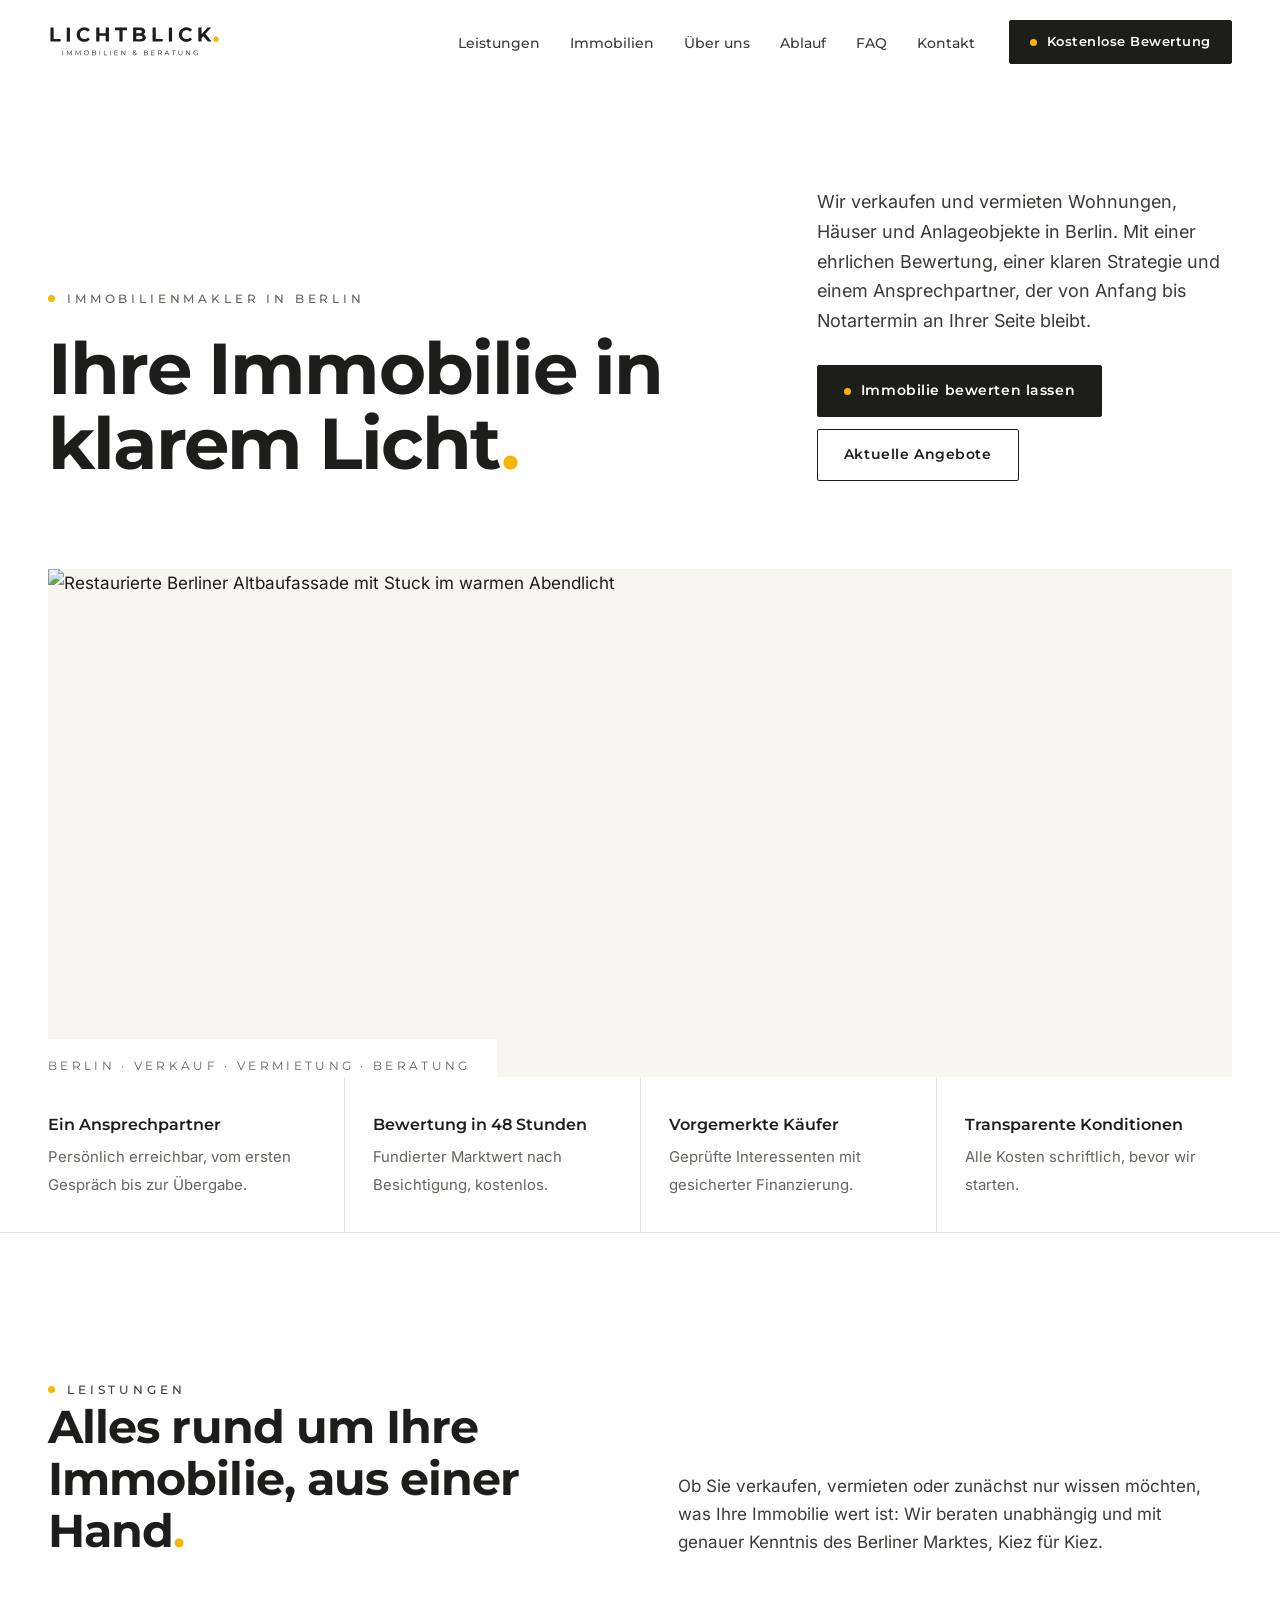
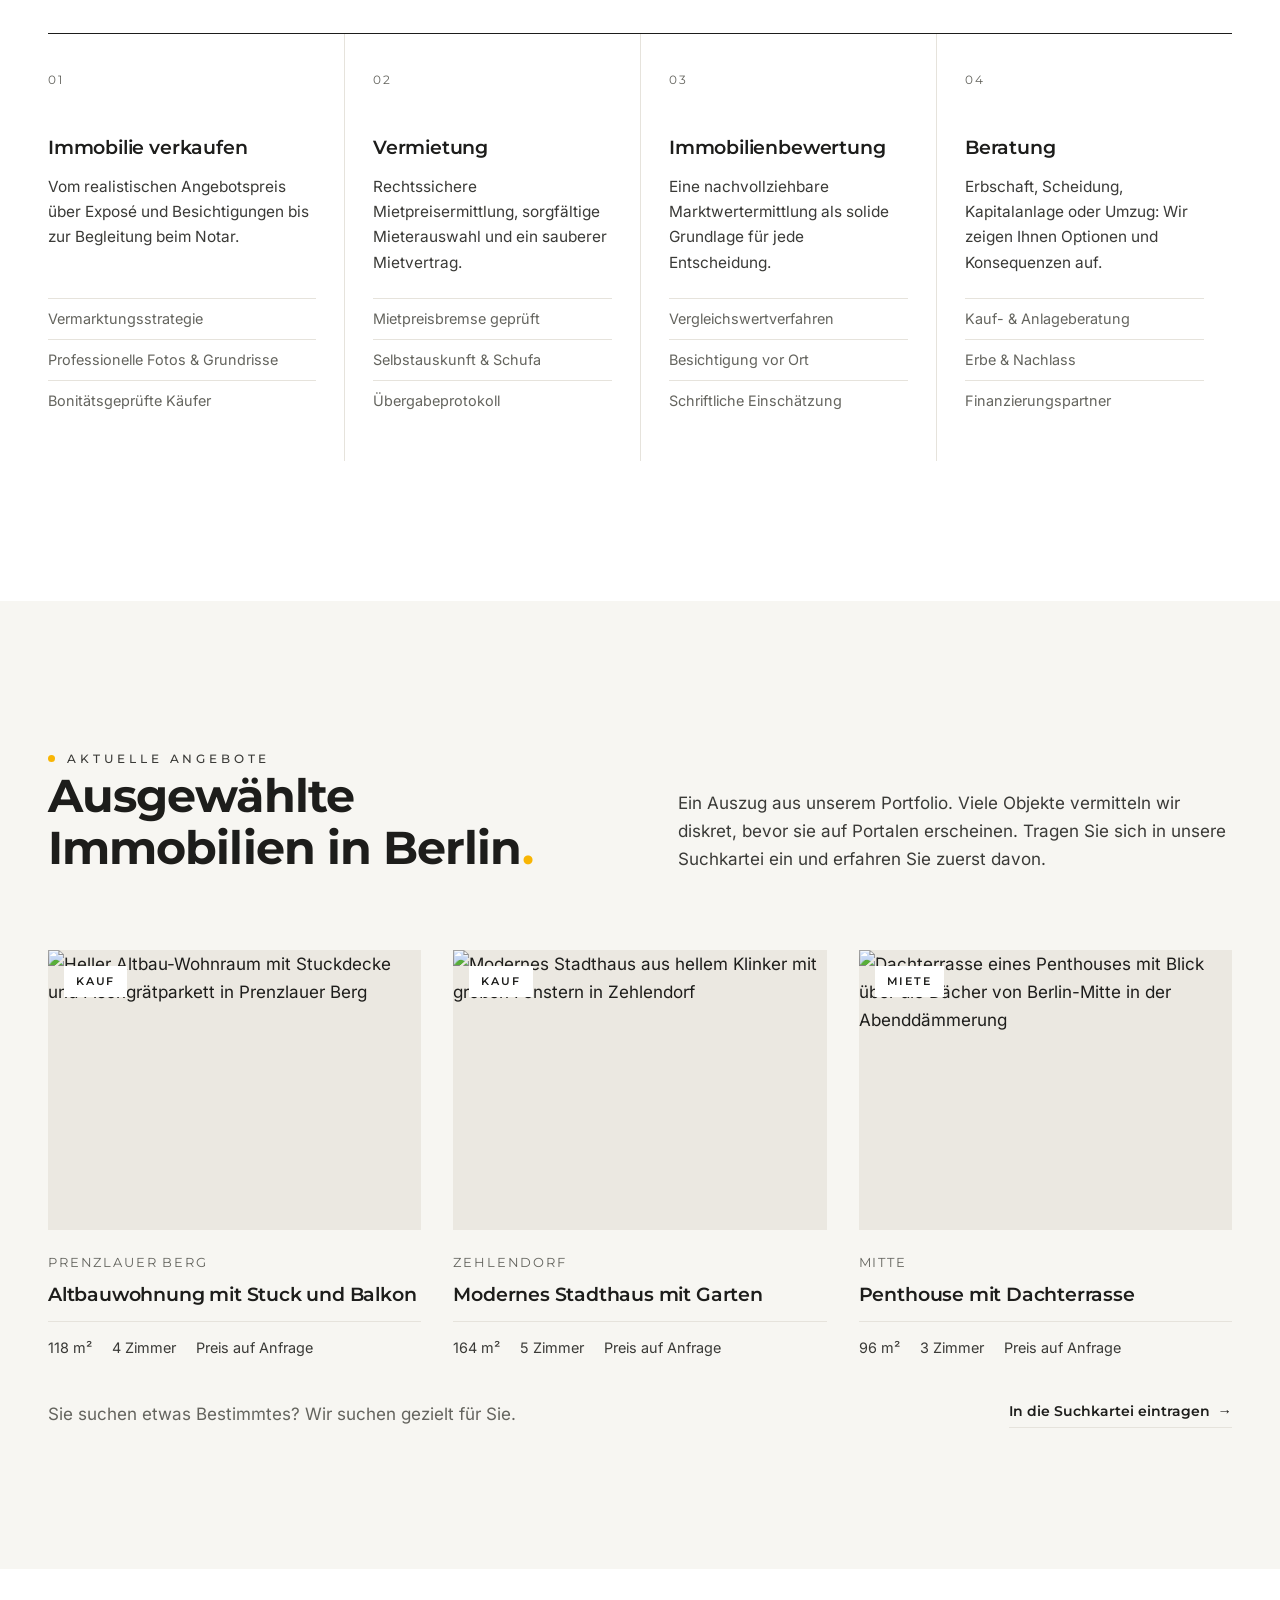
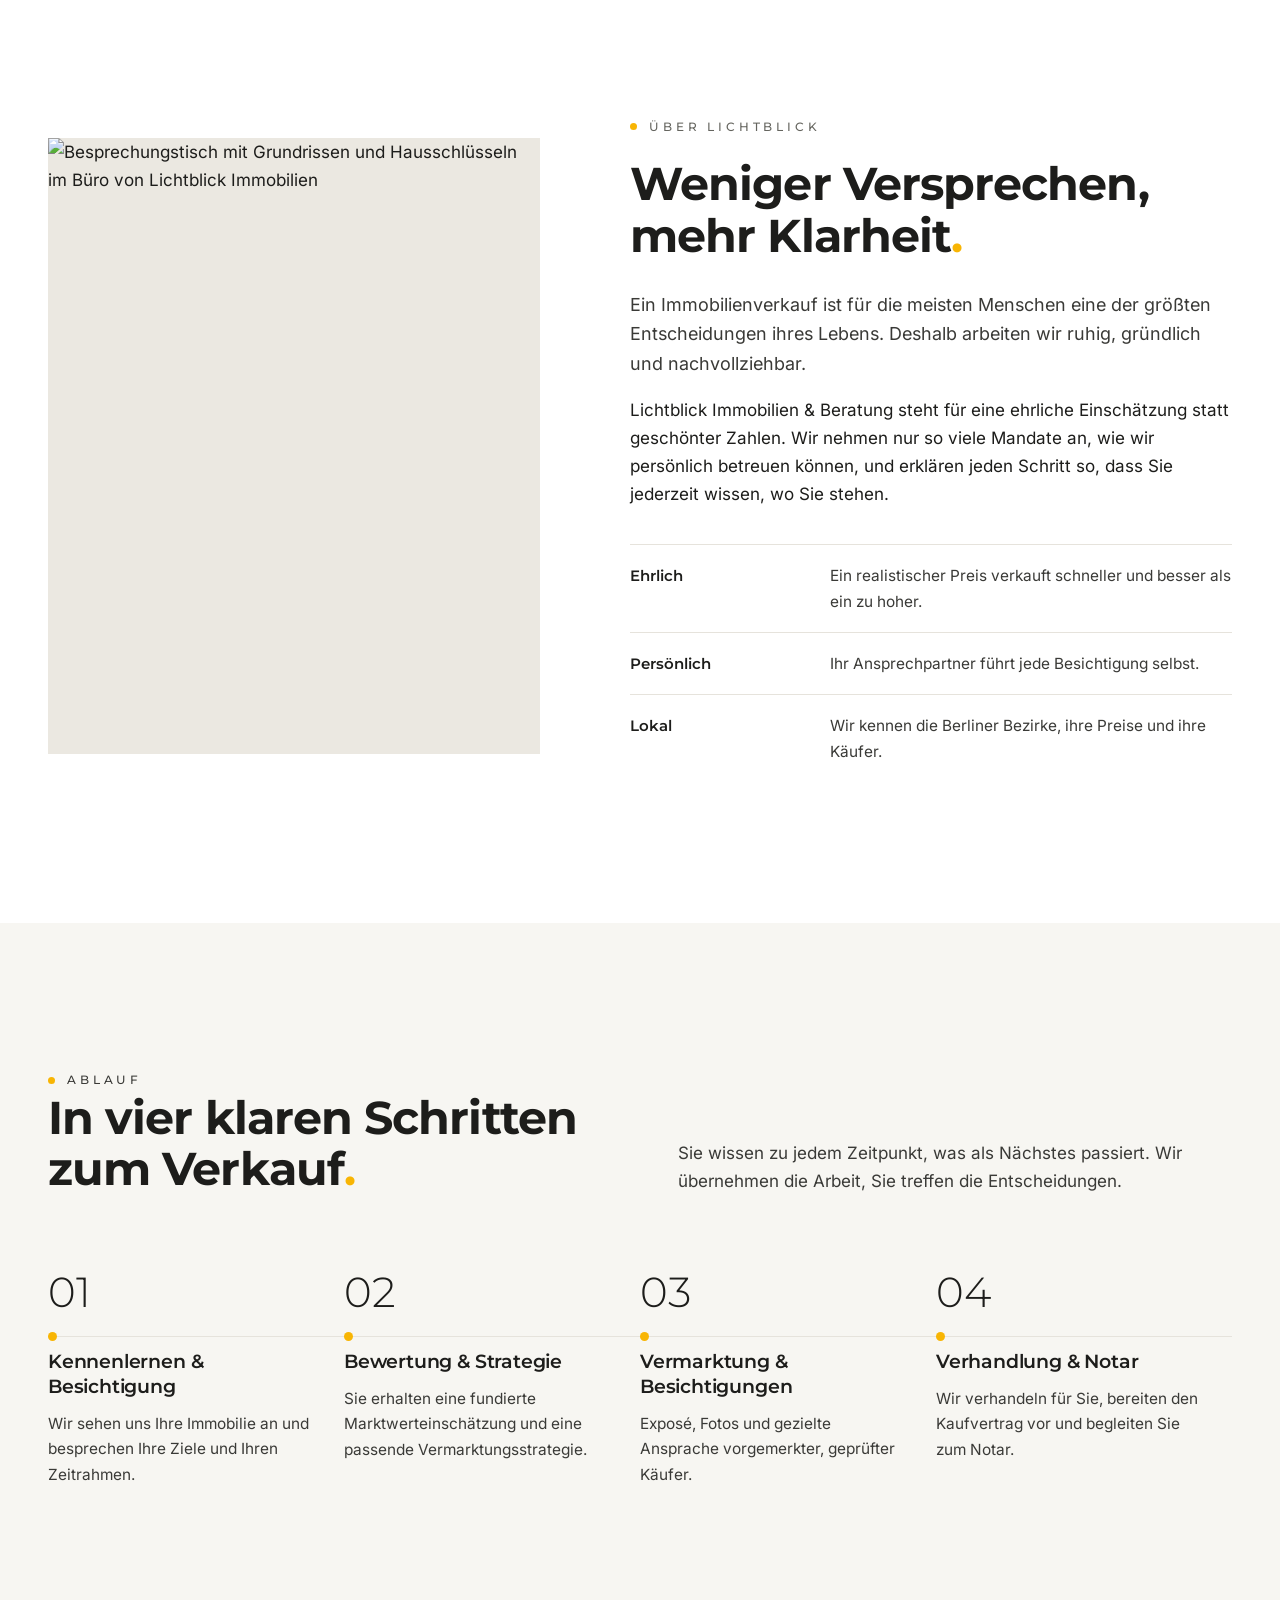
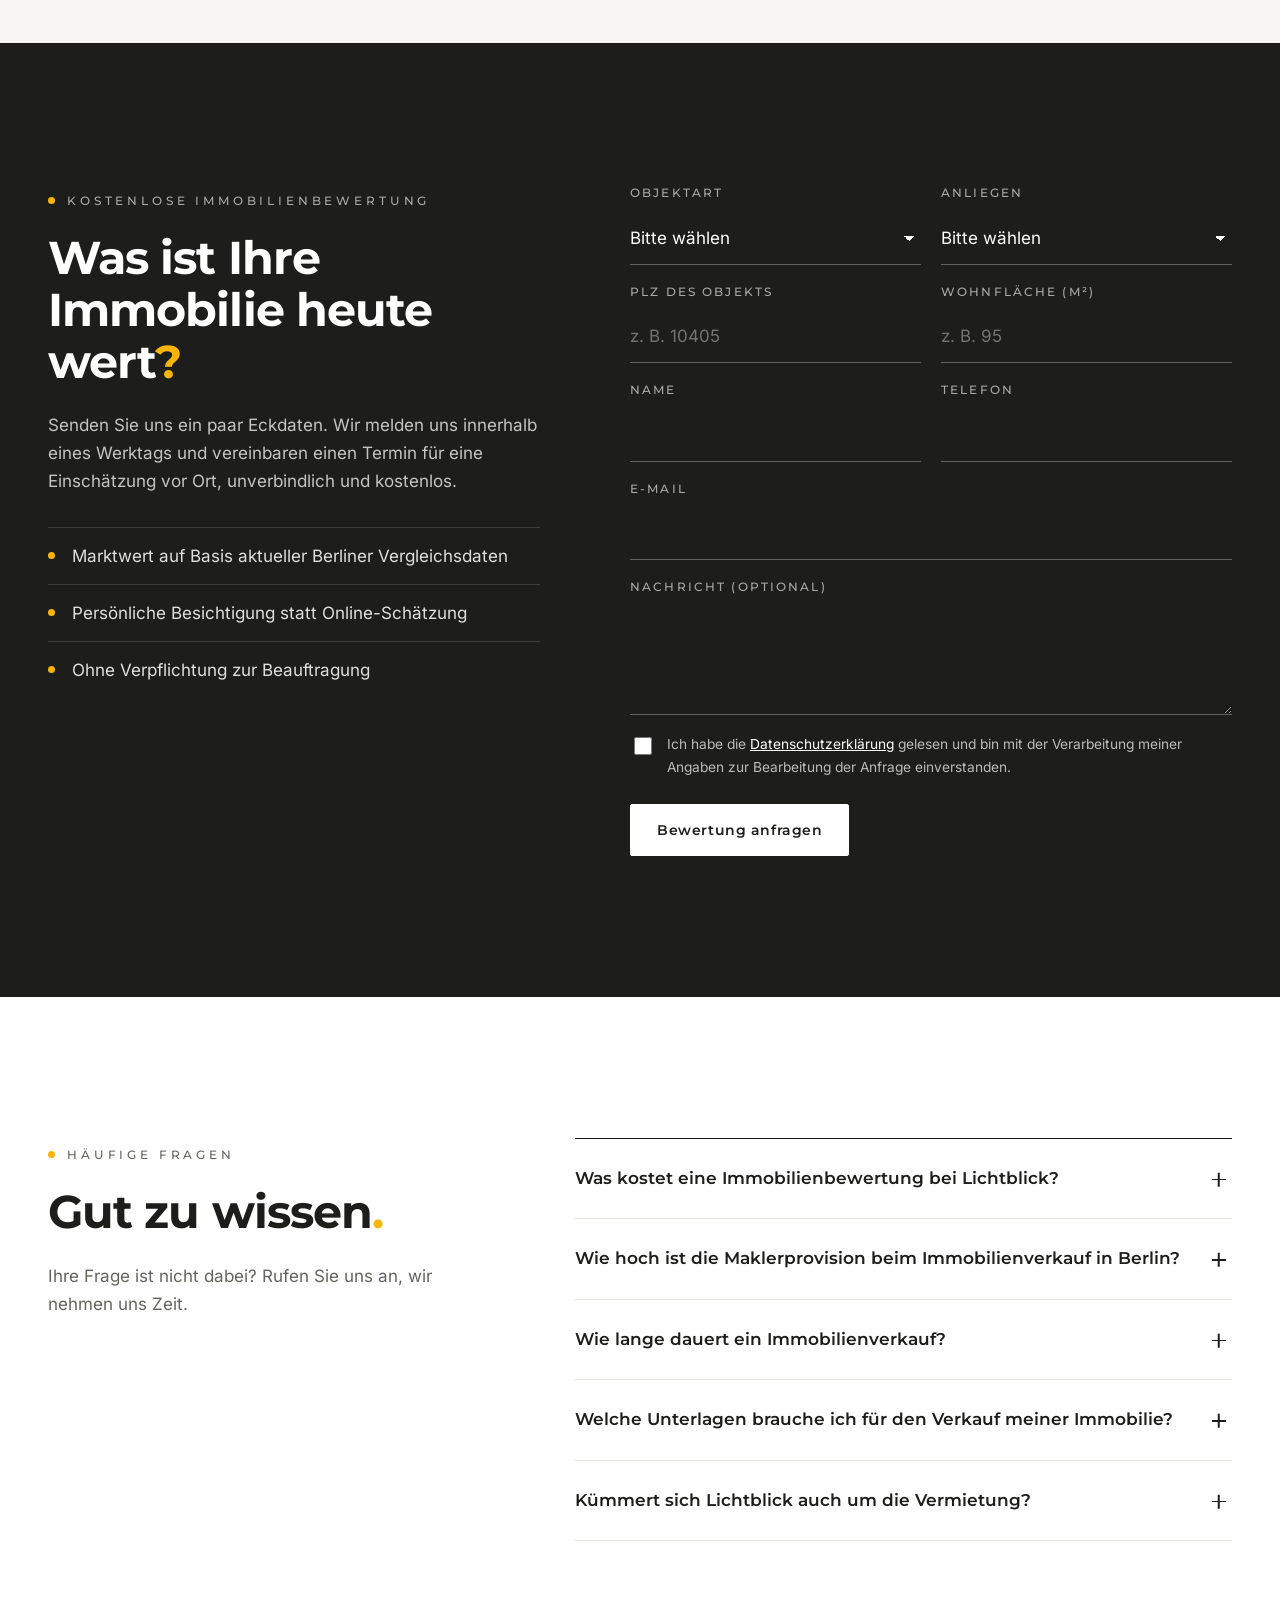
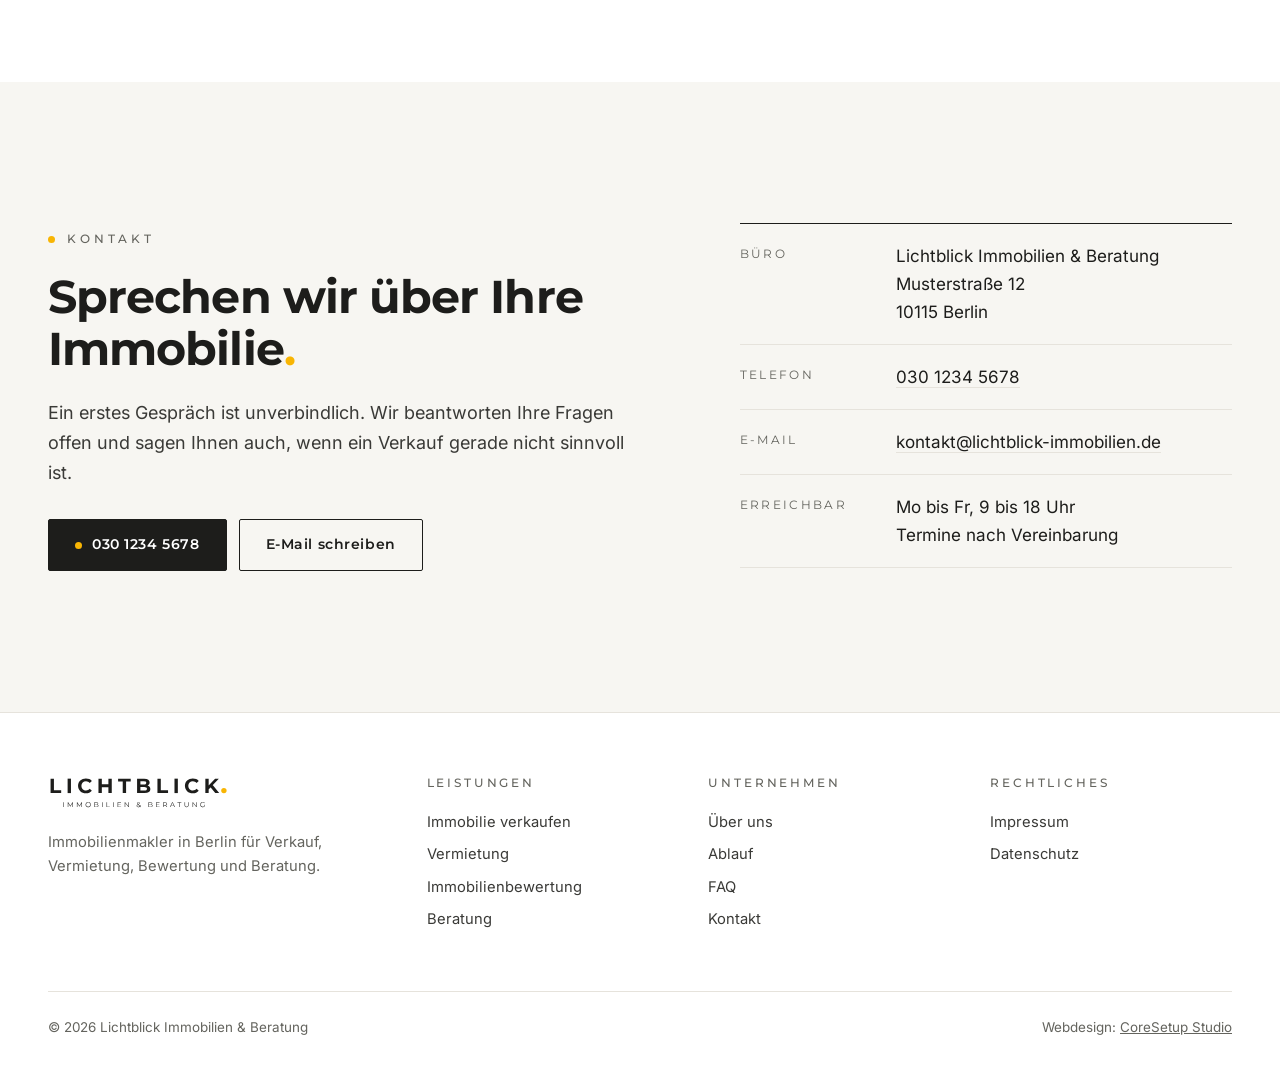
==== index.html @ 6583bc1b "Lichtblick Immobilien: SEO-optimierte Website-Vorschau Startseite, Impressum, Datenschutz, 404, Site" ====
<!doctype html>
<html lang="de" class="no-js">
<head>
  <meta charset="utf-8">
  <meta name="viewport" content="width=device-width, initial-scale=1">
  <title>Immobilienmakler Berlin | Lichtblick Immobilien &amp; Beratung</title>
  <meta name="description" content="Lichtblick Immobilien &amp; Beratung: Ihr Immobilienmakler in Berlin für Verkauf, Vermietung und kostenlose Immobilienbewertung. Persönlich, transparent, mit klarem Blick für den Markt.">
  <meta name="robots" content="index, follow, max-image-preview:large">
  <link rel="canonical" href="https://mcgeesy37.github.io/Lichtblick/">
  <meta name="theme-color" content="#ffffff">
  <meta name="author" content="Lichtblick Immobilien &amp; Beratung">
  <meta name="geo.region" content="DE-BE">
  <meta name="geo.placename" content="Berlin">

  <meta property="og:type" content="website">
  <meta property="og:locale" content="de_DE">
  <meta property="og:site_name" content="Lichtblick Immobilien &amp; Beratung">
  <meta property="og:title" content="Immobilienmakler Berlin | Lichtblick Immobilien &amp; Beratung">
  <meta property="og:description" content="Verkauf, Vermietung und kostenlose Wertermittlung in Berlin. Persönlich, transparent, mit klarem Blick für den Markt.">
  <meta property="og:url" content="https://mcgeesy37.github.io/Lichtblick/">
  <meta property="og:image" content="https://mcgeesy37.github.io/Lichtblick/assets/img/og-image.png">
  <meta property="og:image:width" content="1200">
  <meta property="og:image:height" content="630">
  <meta property="og:image:alt" content="Lichtblick Immobilien &amp; Beratung Logo">
  <meta name="twitter:card" content="summary_large_image">

  <link rel="icon" href="assets/img/favicon.svg" type="image/svg+xml">
  <link rel="icon" href="assets/img/favicon-32.png" sizes="32x32" type="image/png">
  <link rel="apple-touch-icon" href="assets/img/apple-touch-icon.png">
  <link rel="manifest" href="site.webmanifest">

  <link rel="preload" href="assets/fonts/montserrat.woff2" as="font" type="font/woff2" crossorigin>
  <link rel="preload" href="assets/fonts/inter.woff2" as="font" type="font/woff2" crossorigin>
  <link rel="preload" as="image" href="assets/img/hero-1344.webp" imagesrcset="assets/img/hero-800.webp 800w, assets/img/hero-1344.webp 1344w" imagesizes="(max-width: 1296px) 100vw, 1200px" fetchpriority="high">
  <link rel="stylesheet" href="assets/css/style.css">

  <script type="application/ld+json">
  {
    "@context": "https://schema.org",
    "@graph": [
      {
        "@type": "RealEstateAgent",
        "@id": "https://mcgeesy37.github.io/Lichtblick/#organization",
        "name": "Lichtblick Immobilien & Beratung",
        "alternateName": "Lichtblick Immobilien",
        "description": "Immobilienmakler in Berlin für Verkauf, Vermietung, Immobilienbewertung und Beratung.",
        "url": "https://mcgeesy37.github.io/Lichtblick/",
        "logo": "https://mcgeesy37.github.io/Lichtblick/assets/img/logo-dark.svg",
        "image": "https://mcgeesy37.github.io/Lichtblick/assets/img/hero-1344.webp",
        "telephone": "+49-30-12345678",
        "email": "kontakt@lichtblick-immobilien.de",
        "address": {
          "@type": "PostalAddress",
          "streetAddress": "Musterstraße 12",
          "postalCode": "10115",
          "addressLocality": "Berlin",
          "addressRegion": "Berlin",
          "addressCountry": "DE"
        },
        "areaServed": [
          { "@type": "City", "name": "Berlin" },
          { "@type": "AdministrativeArea", "name": "Brandenburg" }
        ],
        "openingHoursSpecification": [
          {
            "@type": "OpeningHoursSpecification",
            "dayOfWeek": ["Monday", "Tuesday", "Wednesday", "Thursday", "Friday"],
            "opens": "09:00",
            "closes": "18:00"
          }
        ],
        "knowsLanguage": ["de", "en"],
        "hasOfferCatalog": {
          "@type": "OfferCatalog",
          "name": "Leistungen",
          "itemListElement": [
            { "@type": "Offer", "itemOffered": { "@type": "Service", "name": "Immobilienverkauf", "areaServed": "Berlin" } },
            { "@type": "Offer", "itemOffered": { "@type": "Service", "name": "Vermietung", "areaServed": "Berlin" } },
            { "@type": "Offer", "itemOffered": { "@type": "Service", "name": "Immobilienbewertung", "areaServed": "Berlin" } },
            { "@type": "Offer", "itemOffered": { "@type": "Service", "name": "Immobilienberatung", "areaServed": "Berlin" } }
          ]
        }
      },
      {
        "@type": "WebSite",
        "@id": "https://mcgeesy37.github.io/Lichtblick/#website",
        "url": "https://mcgeesy37.github.io/Lichtblick/",
        "name": "Lichtblick Immobilien & Beratung",
        "inLanguage": "de-DE",
        "publisher": { "@id": "https://mcgeesy37.github.io/Lichtblick/#organization" }
      },
      {
        "@type": "WebPage",
        "@id": "https://mcgeesy37.github.io/Lichtblick/#webpage",
        "url": "https://mcgeesy37.github.io/Lichtblick/",
        "name": "Immobilienmakler Berlin | Lichtblick Immobilien & Beratung",
        "isPartOf": { "@id": "https://mcgeesy37.github.io/Lichtblick/#website" },
        "about": { "@id": "https://mcgeesy37.github.io/Lichtblick/#organization" },
        "inLanguage": "de-DE"
      },
      {
        "@type": "FAQPage",
        "@id": "https://mcgeesy37.github.io/Lichtblick/#faq",
        "mainEntity": [
          {
            "@type": "Question",
            "name": "Was kostet eine Immobilienbewertung bei Lichtblick?",
            "acceptedAnswer": { "@type": "Answer", "text": "Die Erstbewertung Ihrer Immobilie ist für Eigentümer kostenlos und unverbindlich. Sie erhalten eine fundierte Marktwerteinschätzung auf Basis aktueller Vergleichsdaten und einer Besichtigung vor Ort." }
          },
          {
            "@type": "Question",
            "name": "Wie hoch ist die Maklerprovision beim Immobilienverkauf in Berlin?",
            "acceptedAnswer": { "@type": "Answer", "text": "Seit Dezember 2020 wird die Provision beim Verkauf von Wohnungen und Einfamilienhäusern an Privatkäufer in der Regel hälftig zwischen Verkäufer und Käufer geteilt. Die genaue Höhe vereinbaren wir transparent und schriftlich, bevor wir für Sie tätig werden." }
          },
          {
            "@type": "Question",
            "name": "Wie lange dauert ein Immobilienverkauf?",
            "acceptedAnswer": { "@type": "Answer", "text": "Von der Bewertung bis zum Notartermin vergehen in Berlin meist acht bis sechzehn Wochen. Die Dauer hängt von Lage, Zustand, Preisstrategie und Finanzierung der Käufer ab." }
          },
          {
            "@type": "Question",
            "name": "Welche Unterlagen brauche ich für den Verkauf meiner Immobilie?",
            "acceptedAnswer": { "@type": "Answer", "text": "Wichtig sind unter anderem Grundbuchauszug, Energieausweis, Grundrisse, Wohnflächenberechnung und bei Eigentumswohnungen Teilungserklärung, Protokolle der Eigentümerversammlungen und der Wirtschaftsplan. Fehlende Unterlagen beschaffen wir auf Wunsch für Sie." }
          },
          {
            "@type": "Question",
            "name": "Kümmert sich Lichtblick auch um die Vermietung?",
            "acceptedAnswer": { "@type": "Answer", "text": "Ja. Wir übernehmen Mietpreisermittlung unter Berücksichtigung der Mietpreisbremse, Exposé, Besichtigungen, Bonitätsprüfung der Interessenten und die Vorbereitung des Mietvertrags." }
          }
        ]
      }
    ]
  }
  </script>
</head>
<body>
  <a class="skip" href="#inhalt">Zum Inhalt springen</a>

  <header class="site-header" id="top">
    <div class="wrap header-inner">
      <a class="brand" href="./" aria-label="Lichtblick Immobilien &amp; Beratung, zur Startseite">
        <img src="assets/img/logo-dark.svg" alt="Lichtblick Immobilien &amp; Beratung" width="172" height="31">
      </a>
      <button class="nav-toggle" type="button" aria-expanded="false" aria-controls="hauptnavigation" aria-label="Menü öffnen"><span></span></button>
      <nav class="nav" id="hauptnavigation" aria-label="Hauptnavigation">
        <ul>
          <li><a href="#leistungen">Leistungen</a></li>
          <li><a href="#immobilien">Immobilien</a></li>
          <li><a href="#ueber-uns">Über uns</a></li>
          <li><a href="#ablauf">Ablauf</a></li>
          <li><a href="#faq">FAQ</a></li>
          <li><a href="#kontakt">Kontakt</a></li>
        </ul>
        <a class="btn btn-primary" href="#bewertung"><span class="btn-dot" aria-hidden="true"></span>Kostenlose Bewertung</a>
      </nav>
    </div>
  </header>

  <main id="inhalt">

    <!-- Hero -->
    <section class="hero" aria-labelledby="hero-title">
      <div class="wrap">
        <div class="hero-grid">
          <div>
            <p class="eyebrow">Immobilienmakler in Berlin</p>
            <h1 id="hero-title">Ihre Immobilie in klarem Licht<span class="dot">.</span></h1>
          </div>
          <div class="hero-aside">
            <p class="lead">Wir verkaufen und vermieten Wohnungen, Häuser und Anlageobjekte in Berlin. Mit einer ehrlichen Bewertung, einer klaren Strategie und einem Ansprechpartner, der von Anfang bis Notartermin an Ihrer Seite bleibt.</p>
            <div class="hero-actions">
              <a class="btn btn-primary" href="#bewertung"><span class="btn-dot" aria-hidden="true"></span>Immobilie bewerten lassen</a>
              <a class="btn btn-ghost" href="#immobilien">Aktuelle Angebote</a>
            </div>
          </div>
        </div>

        <figure class="hero-media">
          <img src="assets/img/hero-1344.webp"
               srcset="assets/img/hero-800.webp 800w, assets/img/hero-1344.webp 1344w"
               sizes="(max-width: 1296px) 100vw, 1200px"
               width="1344" height="752"
               alt="Restaurierte Berliner Altbaufassade mit Stuck im warmen Abendlicht"
               fetchpriority="high" decoding="async">
          <figcaption class="hero-caption">Berlin &middot; Verkauf &middot; Vermietung &middot; Beratung</figcaption>
        </figure>
      </div>
    </section>

    <!-- Kernversprechen -->
    <section class="facts" aria-label="Was Sie von uns erwarten können">
      <div class="wrap facts-grid">
        <div class="fact"><strong>Ein Ansprechpartner</strong><span>Persönlich erreichbar, vom ersten Gespräch bis zur Übergabe.</span></div>
        <div class="fact"><strong>Bewertung in 48 Stunden</strong><span>Fundierter Marktwert nach Besichtigung, kostenlos.</span></div>
        <div class="fact"><strong>Vorgemerkte Käufer</strong><span>Geprüfte Interessenten mit gesicherter Finanzierung.</span></div>
        <div class="fact"><strong>Transparente Konditionen</strong><span>Alle Kosten schriftlich, bevor wir starten.</span></div>
      </div>
    </section>

    <!-- Leistungen -->
    <section class="section" id="leistungen" aria-labelledby="leistungen-title">
      <div class="wrap">
        <div class="section-head reveal">
          <div>
            <p class="eyebrow">Leistungen</p>
            <h2 id="leistungen-title">Alles rund um Ihre Immobilie, aus einer Hand<span class="dot">.</span></h2>
          </div>
          <p>Ob Sie verkaufen, vermieten oder zunächst nur wissen möchten, was Ihre Immobilie wert ist: Wir beraten unabhängig und mit genauer Kenntnis des Berliner Marktes, Kiez für Kiez.</p>
        </div>

        <div class="services reveal">
          <article class="service">
            <span class="service-num">01</span>
            <h3>Immobilie verkaufen</h3>
            <p>Vom realistischen Angebotspreis über Exposé und Besichtigungen bis zur Begleitung beim Notar.</p>
            <ul>
              <li>Vermarktungsstrategie</li>
              <li>Professionelle Fotos &amp; Grundrisse</li>
              <li>Bonitätsgeprüfte Käufer</li>
            </ul>
          </article>
          <article class="service">
            <span class="service-num">02</span>
            <h3>Vermietung</h3>
            <p>Rechtssichere Mietpreisermittlung, sorgfältige Mieterauswahl und ein sauberer Mietvertrag.</p>
            <ul>
              <li>Mietpreisbremse geprüft</li>
              <li>Selbstauskunft &amp; Schufa</li>
              <li>Übergabeprotokoll</li>
            </ul>
          </article>
          <article class="service">
            <span class="service-num">03</span>
            <h3>Immobilienbewertung</h3>
            <p>Eine nachvollziehbare Marktwertermittlung als solide Grundlage für jede Entscheidung.</p>
            <ul>
              <li>Vergleichswertverfahren</li>
              <li>Besichtigung vor Ort</li>
              <li>Schriftliche Einschätzung</li>
            </ul>
          </article>
          <article class="service">
            <span class="service-num">04</span>
            <h3>Beratung</h3>
            <p>Erbschaft, Scheidung, Kapitalanlage oder Umzug: Wir zeigen Ihnen Optionen und Konsequenzen auf.</p>
            <ul>
              <li>Kauf- &amp; Anlageberatung</li>
              <li>Erbe &amp; Nachlass</li>
              <li>Finanzierungspartner</li>
            </ul>
          </article>
        </div>
      </div>
    </section>

    <!-- Immobilien -->
    <section class="section section-soft" id="immobilien" aria-labelledby="immobilien-title">
      <div class="wrap">
        <div class="section-head reveal">
          <div>
            <p class="eyebrow">Aktuelle Angebote</p>
            <h2 id="immobilien-title">Ausgewählte Immobilien in Berlin<span class="dot">.</span></h2>
          </div>
          <p>Ein Auszug aus unserem Portfolio. Viele Objekte vermitteln wir diskret, bevor sie auf Portalen erscheinen. Tragen Sie sich in unsere Suchkartei ein und erfahren Sie zuerst davon.</p>
        </div>

        <div class="listings">
          <a class="listing reveal" href="#kontakt" aria-label="Altbauwohnung in Prenzlauer Berg, Anfrage stellen">
            <div class="listing-media">
              <img src="assets/img/altbau-1168.webp"
                   srcset="assets/img/altbau-640.webp 640w, assets/img/altbau-1168.webp 1168w"
                   sizes="(max-width: 640px) 100vw, (max-width: 920px) 50vw, 400px"
                   width="1168" height="880" loading="lazy" decoding="async"
                   alt="Heller Altbau-Wohnraum mit Stuckdecke und Fischgrätparkett in Prenzlauer Berg">
              <span class="badge">Kauf</span>
            </div>
            <div class="listing-body">
              <p class="listing-loc">Prenzlauer Berg</p>
              <h3>Altbauwohnung mit Stuck und Balkon</h3>
              <ul class="listing-meta"><li>118 m²</li><li>4 Zimmer</li><li>Preis auf Anfrage</li></ul>
            </div>
          </a>
          <a class="listing reveal" href="#kontakt" aria-label="Stadthaus in Zehlendorf, Anfrage stellen">
            <div class="listing-media">
              <img src="assets/img/stadthaus-1168.webp"
                   srcset="assets/img/stadthaus-640.webp 640w, assets/img/stadthaus-1168.webp 1168w"
                   sizes="(max-width: 640px) 100vw, (max-width: 920px) 50vw, 400px"
                   width="1168" height="880" loading="lazy" decoding="async"
                   alt="Modernes Stadthaus aus hellem Klinker mit großen Fenstern in Zehlendorf">
              <span class="badge">Kauf</span>
            </div>
            <div class="listing-body">
              <p class="listing-loc">Zehlendorf</p>
              <h3>Modernes Stadthaus mit Garten</h3>
              <ul class="listing-meta"><li>164 m²</li><li>5 Zimmer</li><li>Preis auf Anfrage</li></ul>
            </div>
          </a>
          <a class="listing reveal" href="#kontakt" aria-label="Penthouse in Mitte, Anfrage stellen">
            <div class="listing-media">
              <img src="assets/img/penthouse-1168.webp"
                   srcset="assets/img/penthouse-640.webp 640w, assets/img/penthouse-1168.webp 1168w"
                   sizes="(max-width: 640px) 100vw, (max-width: 920px) 50vw, 400px"
                   width="1168" height="880" loading="lazy" decoding="async"
                   alt="Dachterrasse eines Penthouses mit Blick über die Dächer von Berlin-Mitte in der Abenddämmerung">
              <span class="badge">Miete</span>
            </div>
            <div class="listing-body">
              <p class="listing-loc">Mitte</p>
              <h3>Penthouse mit Dachterrasse</h3>
              <ul class="listing-meta"><li>96 m²</li><li>3 Zimmer</li><li>Preis auf Anfrage</li></ul>
            </div>
          </a>
        </div>

        <div class="listings-note reveal">
          <p class="muted" style="margin:0">Sie suchen etwas Bestimmtes? Wir suchen gezielt für Sie.</p>
          <a class="link-arrow" href="#kontakt">In die Suchkartei eintragen <span aria-hidden="true">→</span></a>
        </div>
      </div>
    </section>

    <!-- Über uns -->
    <section class="section" id="ueber-uns" aria-labelledby="ueber-title">
      <div class="wrap about">
        <figure class="about-media reveal" style="margin:0">
          <img src="assets/img/beratung-896.webp"
               srcset="assets/img/beratung-560.webp 560w, assets/img/beratung-896.webp 896w"
               sizes="(max-width: 920px) 100vw, 520px"
               width="896" height="1120" loading="lazy" decoding="async"
               alt="Besprechungstisch mit Grundrissen und Hausschlüsseln im Büro von Lichtblick Immobilien">
        </figure>
        <div class="about-text reveal">
          <p class="eyebrow">Über Lichtblick</p>
          <h2 id="ueber-title">Weniger Versprechen, mehr Klarheit<span class="dot">.</span></h2>
          <p class="lead">Ein Immobilienverkauf ist für die meisten Menschen eine der größten Entscheidungen ihres Lebens. Deshalb arbeiten wir ruhig, gründlich und nachvollziehbar.</p>
          <p>Lichtblick Immobilien &amp; Beratung steht für eine ehrliche Einschätzung statt geschönter Zahlen. Wir nehmen nur so viele Mandate an, wie wir persönlich betreuen können, und erklären jeden Schritt so, dass Sie jederzeit wissen, wo Sie stehen.</p>
          <ul class="values">
            <li><strong>Ehrlich</strong><span>Ein realistischer Preis verkauft schneller und besser als ein zu hoher.</span></li>
            <li><strong>Persönlich</strong><span>Ihr Ansprechpartner führt jede Besichtigung selbst.</span></li>
            <li><strong>Lokal</strong><span>Wir kennen die Berliner Bezirke, ihre Preise und ihre Käufer.</span></li>
          </ul>
        </div>
      </div>
    </section>

    <!-- Ablauf -->
    <section class="section section-soft" id="ablauf" aria-labelledby="ablauf-title">
      <div class="wrap">
        <div class="section-head reveal">
          <div>
            <p class="eyebrow">Ablauf</p>
            <h2 id="ablauf-title">In vier klaren Schritten zum Verkauf<span class="dot">.</span></h2>
          </div>
          <p>Sie wissen zu jedem Zeitpunkt, was als Nächstes passiert. Wir übernehmen die Arbeit, Sie treffen die Entscheidungen.</p>
        </div>
        <ol class="steps reveal">
          <li class="step"><span class="pin" aria-hidden="true"></span><h3>Kennenlernen &amp; Besichtigung</h3><p>Wir sehen uns Ihre Immobilie an und besprechen Ihre Ziele und Ihren Zeitrahmen.</p></li>
          <li class="step"><span class="pin" aria-hidden="true"></span><h3>Bewertung &amp; Strategie</h3><p>Sie erhalten eine fundierte Marktwerteinschätzung und eine passende Vermarktungsstrategie.</p></li>
          <li class="step"><span class="pin" aria-hidden="true"></span><h3>Vermarktung &amp; Besichtigungen</h3><p>Exposé, Fotos und gezielte Ansprache vorgemerkter, geprüfter Käufer.</p></li>
          <li class="step"><span class="pin" aria-hidden="true"></span><h3>Verhandlung &amp; Notar</h3><p>Wir verhandeln für Sie, bereiten den Kaufvertrag vor und begleiten Sie zum Notar.</p></li>
        </ol>
      </div>
    </section>

    <!-- Wertermittlung -->
    <section class="section valuation" id="bewertung" aria-labelledby="bewertung-title">
      <div class="wrap valuation-grid">
        <div class="reveal">
          <p class="eyebrow">Kostenlose Immobilienbewertung</p>
          <h2 id="bewertung-title">Was ist Ihre Immobilie heute wert<span class="dot">?</span></h2>
          <p style="margin-top:24px">Senden Sie uns ein paar Eckdaten. Wir melden uns innerhalb eines Werktags und vereinbaren einen Termin für eine Einschätzung vor Ort, unverbindlich und kostenlos.</p>
          <ul class="checklist">
            <li>Marktwert auf Basis aktueller Berliner Vergleichsdaten</li>
            <li>Persönliche Besichtigung statt Online-Schätzung</li>
            <li>Ohne Verpflichtung zur Beauftragung</li>
          </ul>
        </div>

        <form class="form reveal" id="bewertungsformular" novalidate aria-describedby="form-status">
          <div class="field">
            <label for="f-art">Objektart</label>
            <select id="f-art" name="Objektart" required>
              <option value="">Bitte wählen</option>
              <option>Eigentumswohnung</option>
              <option>Einfamilienhaus</option>
              <option>Mehrfamilienhaus</option>
              <option>Grundstück</option>
              <option>Gewerbeimmobilie</option>
            </select>
          </div>
          <div class="field">
            <label for="f-anliegen">Anliegen</label>
            <select id="f-anliegen" name="Anliegen" required>
              <option value="">Bitte wählen</option>
              <option>Verkaufen</option>
              <option>Vermieten</option>
              <option>Nur Wert erfahren</option>
            </select>
          </div>
          <div class="field">
            <label for="f-plz">PLZ des Objekts</label>
            <input id="f-plz" name="PLZ" inputmode="numeric" autocomplete="postal-code" pattern="[0-9]{5}" placeholder="z. B. 10405" required>
          </div>
          <div class="field">
            <label for="f-flaeche">Wohnfläche (m²)</label>
            <input id="f-flaeche" name="Wohnfläche" inputmode="numeric" placeholder="z. B. 95">
          </div>
          <div class="field">
            <label for="f-name">Name</label>
            <input id="f-name" name="Name" autocomplete="name" required>
          </div>
          <div class="field">
            <label for="f-tel">Telefon</label>
            <input id="f-tel" name="Telefon" type="tel" autocomplete="tel">
          </div>
          <div class="field field-full">
            <label for="f-mail">E-Mail</label>
            <input id="f-mail" name="E-Mail" type="email" autocomplete="email" required>
          </div>
          <div class="field field-full">
            <label for="f-msg">Nachricht (optional)</label>
            <textarea id="f-msg" name="Nachricht" rows="3"></textarea>
          </div>
          <label class="consent">
            <input type="checkbox" name="Datenschutz" required>
            <span>Ich habe die <a href="datenschutz.html">Datenschutzerklärung</a> gelesen und bin mit der Verarbeitung meiner Angaben zur Bearbeitung der Anfrage einverstanden.</span>
          </label>
          <div class="form-actions">
            <button class="btn btn-light" type="submit">Bewertung anfragen</button>
            <p class="form-status" id="form-status" role="status" aria-live="polite"></p>
          </div>
        </form>
      </div>
    </section>

    <!-- FAQ -->
    <section class="section" id="faq" aria-labelledby="faq-title">
      <div class="wrap faq-grid">
        <div class="reveal">
          <p class="eyebrow">Häufige Fragen</p>
          <h2 id="faq-title">Gut zu wissen<span class="dot">.</span></h2>
          <p class="muted" style="margin-top:24px">Ihre Frage ist nicht dabei? Rufen Sie uns an, wir nehmen uns Zeit.</p>
        </div>
        <div class="faq-list reveal">
          <details>
            <summary>Was kostet eine Immobilienbewertung bei Lichtblick?</summary>
            <div class="faq-answer"><p>Die Erstbewertung Ihrer Immobilie ist für Eigentümer kostenlos und unverbindlich. Sie erhalten eine fundierte Marktwerteinschätzung auf Basis aktueller Vergleichsdaten und einer Besichtigung vor Ort.</p></div>
          </details>
          <details>
            <summary>Wie hoch ist die Maklerprovision beim Immobilienverkauf in Berlin?</summary>
            <div class="faq-answer"><p>Seit Dezember 2020 wird die Provision beim Verkauf von Wohnungen und Einfamilienhäusern an Privatkäufer in der Regel hälftig zwischen Verkäufer und Käufer geteilt. Die genaue Höhe vereinbaren wir transparent und schriftlich, bevor wir für Sie tätig werden.</p></div>
          </details>
          <details>
            <summary>Wie lange dauert ein Immobilienverkauf?</summary>
            <div class="faq-answer"><p>Von der Bewertung bis zum Notartermin vergehen in Berlin meist acht bis sechzehn Wochen. Die Dauer hängt von Lage, Zustand, Preisstrategie und Finanzierung der Käufer ab.</p></div>
          </details>
          <details>
            <summary>Welche Unterlagen brauche ich für den Verkauf meiner Immobilie?</summary>
            <div class="faq-answer"><p>Wichtig sind unter anderem Grundbuchauszug, Energieausweis, Grundrisse, Wohnflächenberechnung und bei Eigentumswohnungen Teilungserklärung, Protokolle der Eigentümerversammlungen und der Wirtschaftsplan. Fehlende Unterlagen beschaffen wir auf Wunsch für Sie.</p></div>
          </details>
          <details>
            <summary>Kümmert sich Lichtblick auch um die Vermietung?</summary>
            <div class="faq-answer"><p>Ja. Wir übernehmen Mietpreisermittlung unter Berücksichtigung der Mietpreisbremse, Exposé, Besichtigungen, Bonitätsprüfung der Interessenten und die Vorbereitung des Mietvertrags.</p></div>
          </details>
        </div>
      </div>
    </section>

    <!-- Kontakt -->
    <section class="section section-soft" id="kontakt" aria-labelledby="kontakt-title">
      <div class="wrap contact">
        <div class="reveal">
          <p class="eyebrow">Kontakt</p>
          <h2 id="kontakt-title">Sprechen wir über Ihre Immobilie<span class="dot">.</span></h2>
          <p class="lead" style="margin-top:24px">Ein erstes Gespräch ist unverbindlich. Wir beantworten Ihre Fragen offen und sagen Ihnen auch, wenn ein Verkauf gerade nicht sinnvoll ist.</p>
          <div class="hero-actions" style="margin-top:32px">
            <a class="btn btn-primary" href="tel:+493012345678"><span class="btn-dot" aria-hidden="true"></span>030 1234 5678</a>
            <a class="btn btn-ghost" href="mailto:kontakt@lichtblick-immobilien.de">E-Mail schreiben</a>
          </div>
        </div>
        <address class="contact-card reveal" style="font-style:normal">
          <dl>
            <div><dt>Büro</dt><dd>Lichtblick Immobilien &amp; Beratung<br>Musterstraße 12<br>10115 Berlin</dd></div>
            <div><dt>Telefon</dt><dd><a href="tel:+493012345678">030 1234 5678</a></dd></div>
            <div><dt>E-Mail</dt><dd><a href="mailto:kontakt@lichtblick-immobilien.de">kontakt@lichtblick-immobilien.de</a></dd></div>
            <div><dt>Erreichbar</dt><dd>Mo bis Fr, 9 bis 18 Uhr<br>Termine nach Vereinbarung</dd></div>
          </dl>
        </address>
      </div>
    </section>

  </main>

  <footer class="site-footer">
    <div class="wrap">
      <div class="footer-grid">
        <div>
          <a class="brand" href="./" aria-label="Zur Startseite"><img src="assets/img/logo-dark.svg" alt="Lichtblick Immobilien &amp; Beratung" width="180" height="33" loading="lazy"></a>
          <p class="muted" style="max-width:26em">Immobilienmakler in Berlin für Verkauf, Vermietung, Bewertung und Beratung.</p>
        </div>
        <nav aria-label="Leistungen">
          <h2>Leistungen</h2>
          <ul>
            <li><a href="#leistungen">Immobilie verkaufen</a></li>
            <li><a href="#leistungen">Vermietung</a></li>
            <li><a href="#bewertung">Immobilienbewertung</a></li>
            <li><a href="#leistungen">Beratung</a></li>
          </ul>
        </nav>
        <nav aria-label="Unternehmen">
          <h2>Unternehmen</h2>
          <ul>
            <li><a href="#ueber-uns">Über uns</a></li>
            <li><a href="#ablauf">Ablauf</a></li>
            <li><a href="#faq">FAQ</a></li>
            <li><a href="#kontakt">Kontakt</a></li>
          </ul>
        </nav>
        <nav aria-label="Rechtliches">
          <h2>Rechtliches</h2>
          <ul>
            <li><a href="impressum.html">Impressum</a></li>
            <li><a href="datenschutz.html">Datenschutz</a></li>
          </ul>
        </nav>
      </div>
      <div class="footer-bottom">
        <p style="margin:0">&copy; <span data-year>2026</span> Lichtblick Immobilien &amp; Beratung</p>
        <p style="margin:0">Webdesign: <a href="https://coresetup.studio" rel="noopener">CoreSetup Studio</a></p>
      </div>
    </div>
  </footer>

  <script src="assets/js/main.js" defer></script>
</body>
</html>
---- assets/css/style.css ----
/* ==========================================================================
   Lichtblick Immobilien & Beratung
   Design: ruhig, hell, präzise. Ein Akzent: der gelbe Punkt aus dem Logo.
   ========================================================================== */

@font-face {
  font-family: "Montserrat";
  src: url("../fonts/montserrat.woff2") format("woff2");
  font-weight: 100 900;
  font-style: normal;
  font-display: swap;
}
@font-face {
  font-family: "Inter";
  src: url("../fonts/inter.woff2") format("woff2");
  font-weight: 100 900;
  font-style: normal;
  font-display: swap;
}

:root {
  --ink: #1d1d1b;
  --ink-soft: #3a3a37;
  --muted: #64645e;
  --line: #e6e3dc;
  --bg: #ffffff;
  --bg-soft: #f7f6f2;
  --accent: #f8b504;
  --accent-deep: #d99c00;

  --font-head: "Montserrat", "Helvetica Neue", Arial, sans-serif;
  --font-body: "Inter", "Helvetica Neue", Arial, sans-serif;

  --wrap: 1200px;
  --gutter: clamp(20px, 4vw, 48px);
  --section: clamp(80px, 11vw, 150px);
  --radius: 2px;
  --ease: cubic-bezier(.2, .7, .2, 1);
}

*, *::before, *::after { box-sizing: border-box; }
html { -webkit-text-size-adjust: 100%; scroll-behavior: smooth; scroll-padding-top: 96px; }
body {
  margin: 0;
  background: var(--bg);
  color: var(--ink);
  font-family: var(--font-body);
  font-size: 17px;
  line-height: 1.65;
  font-feature-settings: "cv11", "ss01";
  -webkit-font-smoothing: antialiased;
  text-rendering: optimizeLegibility;
}
img { display: block; max-width: 100%; height: auto; }
a { color: inherit; }
button, input, select, textarea { font: inherit; color: inherit; }

.wrap { width: 100%; max-width: calc(var(--wrap) + 2 * var(--gutter)); margin: 0 auto; padding: 0 var(--gutter); }

.skip {
  position: absolute; left: 12px; top: -60px; z-index: 100;
  background: var(--ink); color: #fff; padding: 10px 16px; text-decoration: none;
}
.skip:focus { top: 12px; }

:focus-visible { outline: 2px solid var(--accent-deep); outline-offset: 3px; }

/* ---------- Typografie ---------- */
h1, h2, h3, h4 { font-family: var(--font-head); color: var(--ink); margin: 0; letter-spacing: -0.01em; }
h1 { font-size: clamp(2.4rem, 5.6vw, 4.6rem); line-height: 1.05; font-weight: 700; letter-spacing: -0.025em; }
h2 { font-size: clamp(1.9rem, 3.6vw, 3rem); line-height: 1.12; font-weight: 700; letter-spacing: -0.02em; }
h3 { font-size: 1.2rem; line-height: 1.3; font-weight: 600; }
p { margin: 0 0 1em; }
.lead { font-size: clamp(1.08rem, 1.4vw, 1.25rem); color: var(--ink-soft); max-width: 36em; }
.muted { color: var(--muted); }

/* Der Punkt aus dem Logo als Satzzeichen */
.dot { color: var(--accent); }

.eyebrow {
  display: inline-flex; align-items: center; gap: 12px;
  font-family: var(--font-head); font-size: .75rem; font-weight: 500;
  letter-spacing: .32em; text-transform: uppercase; color: var(--muted);
  margin-bottom: 22px;
}
.eyebrow::before { content: ""; width: 7px; height: 7px; border-radius: 50%; background: var(--accent); }

/* ---------- Buttons ---------- */
.btn {
  display: inline-flex; align-items: center; justify-content: center; gap: 10px;
  min-height: 52px; padding: 0 26px;
  font-family: var(--font-head); font-size: .9rem; font-weight: 600; letter-spacing: .04em;
  text-decoration: none; border: 1px solid var(--ink); border-radius: var(--radius);
  cursor: pointer; transition: background .25s var(--ease), color .25s var(--ease), border-color .25s var(--ease);
}
.btn-primary { background: var(--ink); color: #fff; }
.btn-primary:hover { background: #000; }
.btn-primary .btn-dot { width: 7px; height: 7px; border-radius: 50%; background: var(--accent); }
.btn-ghost { background: transparent; color: var(--ink); }
.btn-ghost:hover { background: var(--ink); color: #fff; }
.btn-light { background: #fff; color: var(--ink); border-color: #fff; }
.btn-light:hover { background: var(--accent); border-color: var(--accent); }

.link-arrow {
  display: inline-flex; align-items: center; gap: 8px;
  font-family: var(--font-head); font-weight: 600; font-size: .9rem; text-decoration: none;
  border-bottom: 1px solid var(--line); padding-bottom: 4px; transition: border-color .25s var(--ease);
}
.link-arrow:hover { border-color: var(--accent); }
.link-arrow span { transition: transform .25s var(--ease); }
.link-arrow:hover span { transform: translateX(4px); }

/* ---------- Header ---------- */
.site-header {
  position: sticky; top: 0; z-index: 50;
  background: rgba(255, 255, 255, .94);
  -webkit-backdrop-filter: saturate(1.4) blur(10px); backdrop-filter: saturate(1.4) blur(10px);
  border-bottom: 1px solid transparent; transition: border-color .3s var(--ease);
}
.site-header.is-scrolled { border-color: var(--line); }
.header-inner { display: flex; align-items: center; justify-content: space-between; height: 84px; gap: 24px; }
.brand { display: block; width: 172px; flex-shrink: 0; }
.brand img { width: 100%; height: auto; }

.nav { display: flex; align-items: center; gap: 34px; }
.nav ul { display: flex; gap: 30px; list-style: none; margin: 0; padding: 0; }
.nav a:not(.btn) {
  font-family: var(--font-head); font-size: .86rem; font-weight: 500; text-decoration: none;
  color: var(--ink-soft); position: relative; padding: 6px 0;
}
.nav a:not(.btn)::after {
  content: ""; position: absolute; left: 0; right: 0; bottom: 0; height: 1px;
  background: var(--ink); transform: scaleX(0); transform-origin: left; transition: transform .3s var(--ease);
}
.nav a:not(.btn):hover::after { transform: scaleX(1); }
.nav .btn { min-height: 44px; padding: 0 20px; font-size: .82rem; }

.nav-toggle {
  display: none; width: 44px; height: 44px; border: 0; background: none; cursor: pointer; position: relative;
}
.nav-toggle span, .nav-toggle span::before, .nav-toggle span::after {
  position: absolute; left: 11px; width: 22px; height: 1.5px; background: var(--ink); content: "";
  transition: transform .3s var(--ease), opacity .2s;
}
.nav-toggle span { top: 21px; }
.nav-toggle span::before { left: 0; top: -7px; }
.nav-toggle span::after { left: 0; top: 7px; }
.nav-open .nav-toggle span { background: transparent; }
.nav-open .nav-toggle span::before { transform: translateY(7px) rotate(45deg); }
.nav-open .nav-toggle span::after { transform: translateY(-7px) rotate(-45deg); }

/* ---------- Hero ---------- */
.hero { padding: clamp(48px, 8vw, 110px) 0 0; }
.hero-grid { display: grid; grid-template-columns: 1.25fr .75fr; gap: clamp(32px, 6vw, 96px); align-items: end; }
.hero h1 { max-width: 13ch; }
.hero-aside .lead { margin-bottom: 30px; }
.hero-actions { display: flex; flex-wrap: wrap; gap: 12px; }

.hero-media {
  margin: clamp(48px, 7vw, 88px) 0 0;
  position: relative; background: var(--bg-soft);
  aspect-ratio: 21 / 9; overflow: hidden;
}
.hero-media img { width: 100%; height: 100%; object-fit: cover; }
.hero-caption {
  position: absolute; left: 0; bottom: 0;
  background: #fff; padding: 18px 26px 0 0;
  font-family: var(--font-head); font-size: .74rem; letter-spacing: .28em; text-transform: uppercase; color: var(--muted);
}

/* Kennzahlen-Zeile unter dem Hero */
.facts { border-bottom: 1px solid var(--line); }
.facts-grid { display: grid; grid-template-columns: repeat(4, 1fr); }
.fact { padding: 34px 28px 34px 0; }
.fact + .fact { padding-left: 28px; border-left: 1px solid var(--line); }
.fact strong { display: block; font-family: var(--font-head); font-size: 1.02rem; font-weight: 600; margin-bottom: 4px; }
.fact span { font-size: .93rem; color: var(--muted); }

/* ---------- Sektionen ---------- */
.section { padding: var(--section) 0; }
.section-soft { background: var(--bg-soft); }
.section-head { display: grid; grid-template-columns: 1fr 1fr; gap: clamp(24px, 6vw, 96px); align-items: end; margin-bottom: clamp(48px, 6vw, 80px); }
.section-head p { margin: 0; color: var(--ink-soft); max-width: 34em; }

/* Leistungen */
.services { display: grid; grid-template-columns: repeat(4, 1fr); border-top: 1px solid var(--ink); }
.service { padding: 36px 28px 40px 0; display: flex; flex-direction: column; }
.service + .service { padding-left: 28px; border-left: 1px solid var(--line); }
.service-num { font-family: var(--font-head); font-size: .78rem; letter-spacing: .2em; color: var(--muted); margin-bottom: 44px; }
.service h3 { margin-bottom: 14px; }
.service p { font-size: .96rem; color: var(--ink-soft); flex-grow: 1; }
.service ul { list-style: none; padding: 0; margin: 8px 0 0; font-size: .9rem; color: var(--muted); }
.service li { padding: 8px 0; border-top: 1px solid var(--line); }

/* Objekte */
.listings { display: grid; grid-template-columns: repeat(3, 1fr); gap: clamp(20px, 2.5vw, 36px); }
.listing { text-decoration: none; display: block; }
.listing-media { position: relative; aspect-ratio: 4 / 3; overflow: hidden; background: #ebe8e1; }
.listing-media img { width: 100%; height: 100%; object-fit: cover; transition: transform 1.1s var(--ease); }
.listing:hover .listing-media img { transform: scale(1.04); }
.badge {
  position: absolute; top: 16px; left: 16px; background: #fff; padding: 6px 12px;
  font-family: var(--font-head); font-size: .7rem; font-weight: 600; letter-spacing: .16em; text-transform: uppercase;
}
.listing-body { padding-top: 22px; }
.listing-loc { font-size: .82rem; letter-spacing: .14em; text-transform: uppercase; color: var(--muted); margin-bottom: 8px; font-family: var(--font-head); }
.listing h3 { margin-bottom: 14px; }
.listing-meta { display: flex; gap: 20px; font-size: .9rem; color: var(--ink-soft); padding-top: 14px; border-top: 1px solid var(--line); }
.listing-meta li { list-style: none; }
.listing-meta { margin: 0; padding-left: 0; }
.listings-note { margin-top: 40px; display: flex; justify-content: space-between; align-items: center; gap: 20px; flex-wrap: wrap; }

/* Über uns */
.about { display: grid; grid-template-columns: .9fr 1.1fr; gap: clamp(40px, 7vw, 110px); align-items: center; }
.about-media { aspect-ratio: 4 / 5; background: #ebe8e1; overflow: hidden; }
.about-media img { width: 100%; height: 100%; object-fit: cover; }
.about-text h2 { margin-bottom: 28px; }
.values { list-style: none; padding: 0; margin: 36px 0 0; display: grid; gap: 0; }
.values li { display: grid; grid-template-columns: 180px 1fr; gap: 20px; padding: 18px 0; border-top: 1px solid var(--line); }
.values strong { font-family: var(--font-head); font-weight: 600; font-size: .95rem; }
.values span { color: var(--ink-soft); font-size: .96rem; }

/* Ablauf */
.steps { list-style: none; margin: 0; padding: 0; display: grid; grid-template-columns: repeat(4, 1fr); gap: 0; counter-reset: step; }
.step { position: relative; padding: 0 28px 0 0; counter-increment: step; }
.step::before {
  content: "0" counter(step); display: block;
  font-family: var(--font-head); font-size: 2.6rem; font-weight: 300; color: var(--ink); line-height: 1; margin-bottom: 28px;
}
.step::after { content: ""; position: absolute; left: 0; right: 0; top: 64px; height: 1px; background: var(--line); }
.step .pin { position: absolute; left: 0; top: 60px; width: 9px; height: 9px; border-radius: 50%; background: var(--accent); z-index: 1; }
.step h3 { margin: 36px 0 12px; }
.step p { font-size: .96rem; color: var(--ink-soft); }

/* Wertermittlung (dunkler Block) */
.valuation { background: var(--ink); color: #fff; }
.valuation h2, .valuation h3 { color: #fff; }
.valuation .eyebrow { color: rgba(255,255,255,.62); }
.valuation-grid { display: grid; grid-template-columns: .9fr 1.1fr; gap: clamp(40px, 7vw, 110px); }
.valuation p { color: rgba(255,255,255,.74); }
.checklist { list-style: none; margin: 32px 0 0; padding: 0; }
.checklist li { padding: 14px 0 14px 24px; border-top: 1px solid rgba(255,255,255,.14); position: relative; color: rgba(255,255,255,.86); }
.checklist li::before { content: ""; position: absolute; left: 0; top: 24px; width: 7px; height: 7px; border-radius: 50%; background: var(--accent); }

.form { display: grid; grid-template-columns: 1fr 1fr; gap: 18px 20px; }
.field { display: flex; flex-direction: column; gap: 8px; }
.field-full { grid-column: 1 / -1; }
.field label { font-family: var(--font-head); font-size: .74rem; font-weight: 500; letter-spacing: .18em; text-transform: uppercase; color: rgba(255,255,255,.62); }
.field input, .field select, .field textarea {
  width: 100%; min-height: 52px; padding: 12px 0;
  background: transparent; color: #fff; border: 0; border-bottom: 1px solid rgba(255,255,255,.3); border-radius: 0;
  transition: border-color .25s var(--ease);
}
.field textarea { min-height: 96px; resize: vertical; }
.field select { appearance: none; -webkit-appearance: none; cursor: pointer;
  background-image: linear-gradient(45deg, transparent 50%, #fff 50%), linear-gradient(135deg, #fff 50%, transparent 50%);
  background-position: calc(100% - 12px) 24px, calc(100% - 7px) 24px; background-size: 5px 5px; background-repeat: no-repeat; }
.field select option { color: var(--ink); }
.field input::placeholder, .field textarea::placeholder { color: rgba(255,255,255,.38); }
.field input:focus, .field select:focus, .field textarea:focus { outline: none; border-color: var(--accent); }
.consent { grid-column: 1 / -1; display: flex; gap: 12px; align-items: flex-start; font-size: .86rem; color: rgba(255,255,255,.7); }
.consent input { margin-top: 4px; width: 18px; height: 18px; accent-color: var(--accent); flex-shrink: 0; }
.consent a { color: #fff; }
.form-actions { grid-column: 1 / -1; display: flex; align-items: center; gap: 20px; flex-wrap: wrap; margin-top: 8px; }
.form-status { font-size: .9rem; color: var(--accent); min-height: 1.4em; margin: 0; }

/* FAQ */
.faq-grid { display: grid; grid-template-columns: .8fr 1.2fr; gap: clamp(40px, 7vw, 110px); }
.faq-list { border-top: 1px solid var(--ink); }
.faq-list details { border-bottom: 1px solid var(--line); }
.faq-list summary {
  list-style: none; cursor: pointer; padding: 26px 48px 26px 0; position: relative;
  font-family: var(--font-head); font-weight: 600; font-size: 1.04rem;
}
.faq-list summary::-webkit-details-marker { display: none; }
.faq-list summary::after, .faq-list summary::before {
  content: ""; position: absolute; right: 6px; top: 50%; width: 14px; height: 1.5px; background: var(--ink);
  transition: transform .3s var(--ease);
}
.faq-list summary::before { transform: rotate(90deg); }
.faq-list details[open] summary::before { transform: rotate(0deg); }
.faq-list details[open] summary { color: var(--ink); }
.faq-answer { padding: 0 48px 28px 0; color: var(--ink-soft); }
.faq-answer p:last-child { margin: 0; }

/* Kontakt */
.contact { display: grid; grid-template-columns: 1.1fr .9fr; gap: clamp(40px, 7vw, 110px); align-items: start; }
.contact-card { border-top: 1px solid var(--ink); }
.contact-card dl { margin: 0; }
.contact-card div { display: grid; grid-template-columns: 140px 1fr; gap: 16px; padding: 18px 0; border-bottom: 1px solid var(--line); }
.contact-card dt { font-family: var(--font-head); font-size: .74rem; letter-spacing: .2em; text-transform: uppercase; color: var(--muted); padding-top: 3px; }
.contact-card dd { margin: 0; }
.contact-card a { text-decoration: none; border-bottom: 1px solid var(--line); }
.contact-card a:hover { border-color: var(--accent); }

/* ---------- Footer ---------- */
.site-footer { border-top: 1px solid var(--line); padding: 64px 0 36px; font-size: .92rem; }
.footer-grid { display: grid; grid-template-columns: 1.4fr 1fr 1fr 1fr; gap: 40px; }
.footer-grid .brand { width: 180px; margin-bottom: 20px; }
.footer-grid h2 { font-size: .74rem; font-weight: 500; letter-spacing: .24em; text-transform: uppercase; color: var(--muted); margin-bottom: 16px; }
.footer-grid ul { list-style: none; margin: 0; padding: 0; }
.footer-grid li { padding: 4px 0; }
.footer-grid a { text-decoration: none; color: var(--ink-soft); }
.footer-grid a:hover { color: var(--ink); }
.footer-bottom { display: flex; justify-content: space-between; gap: 20px; flex-wrap: wrap; margin-top: 56px; padding-top: 24px; border-top: 1px solid var(--line); color: var(--muted); font-size: .84rem; }
.footer-bottom a { color: var(--muted); }

/* ---------- Rechtsseiten ---------- */
.legal { padding: clamp(56px, 8vw, 110px) 0 var(--section); }
.legal .wrap { max-width: 860px; }
.legal h1 { font-size: clamp(2.2rem, 4.5vw, 3.4rem); margin-bottom: 40px; }
.legal h2 { font-size: 1.3rem; margin: 44px 0 14px; }
.legal h3 { font-size: 1.02rem; margin: 28px 0 10px; }
.legal p, .legal li { color: var(--ink-soft); }
.legal .note { background: var(--bg-soft); border-left: 3px solid var(--accent); padding: 18px 22px; font-size: .94rem; }
.breadcrumb { font-size: .84rem; color: var(--muted); margin-bottom: 28px; }
.breadcrumb ol { list-style: none; display: flex; gap: 10px; padding: 0; margin: 0; }
.breadcrumb li + li::before { content: "/"; margin-right: 10px; color: var(--line); }
.breadcrumb a { color: var(--muted); }

/* ---------- Reveal ---------- */
.reveal { opacity: 0; transform: translateY(18px); transition: opacity .9s var(--ease), transform .9s var(--ease); }
.reveal.is-visible { opacity: 1; transform: none; }
.no-js .reveal { opacity: 1; transform: none; }

/* ---------- Responsive ---------- */
@media (max-width: 1080px) {
  .services { grid-template-columns: repeat(2, 1fr); }
  .service:nth-child(3) { padding-left: 0; border-left: 0; }
  .service:nth-child(n+3) { border-top: 1px solid var(--line); }
  .steps { grid-template-columns: repeat(2, 1fr); row-gap: 56px; }
  .footer-grid { grid-template-columns: 1fr 1fr; }
}

@media (max-width: 920px) {
  .nav-toggle { display: block; }
  .nav {
    position: fixed; inset: 84px 0 0 0; background: #fff;
    flex-direction: column; align-items: stretch; gap: 0; padding: 20px var(--gutter) 40px;
    transform: translateY(-8px); opacity: 0; visibility: hidden;
    transition: opacity .3s var(--ease), transform .3s var(--ease), visibility .3s;
    overflow-y: auto;
  }
  .nav-open .nav { opacity: 1; transform: none; visibility: visible; }
  .nav ul { flex-direction: column; gap: 0; }
  .nav ul a:not(.btn) { display: block; padding: 18px 0; font-size: 1.15rem; border-bottom: 1px solid var(--line); }
  .nav ul a:not(.btn)::after { display: none; }
  .nav .btn { margin-top: 28px; min-height: 54px; }
  body.nav-open { overflow: hidden; }

  .hero-grid, .section-head, .about, .valuation-grid, .faq-grid, .contact { grid-template-columns: 1fr; }
  .hero-grid { align-items: start; }
  .hero-media { aspect-ratio: 16 / 10; }
  .facts-grid { grid-template-columns: 1fr 1fr; }
  .fact:nth-child(3) { padding-left: 0; border-left: 0; }
  .fact:nth-child(n+3) { border-top: 1px solid var(--line); }
  .listings { grid-template-columns: 1fr 1fr; }
  .about-media { aspect-ratio: 16 / 11; }
}

@media (max-width: 640px) {
  body { font-size: 16px; }
  .header-inner { height: 72px; }
  .nav { inset: 72px 0 0 0; }
  .brand { width: 146px; }
  .hero-actions .btn { flex: 1 1 100%; }
  .hero-caption { display: none; }
  .services, .listings, .steps, .facts-grid, .form, .footer-grid { grid-template-columns: 1fr; }
  .service, .service + .service { padding: 32px 0; border-left: 0; }
  .service + .service { border-top: 1px solid var(--line); }
  .service-num { margin-bottom: 20px; }
  .fact, .fact + .fact { padding: 22px 0; border-left: 0; }
  .fact + .fact { border-top: 1px solid var(--line); }
  .values li, .contact-card div { grid-template-columns: 1fr; gap: 4px; }
  .faq-list summary { padding-right: 40px; }
  .faq-answer { padding-right: 0; }
}

@media (prefers-reduced-motion: reduce) {
  html { scroll-behavior: auto; }
  *, *::before, *::after { transition-duration: .01ms !important; animation-duration: .01ms !important; }
  .reveal { opacity: 1; transform: none; }
}

@media print {
  .site-header, .nav-toggle, .valuation form, .site-footer .footer-bottom a { display: none; }
  body { font-size: 12pt; }
}
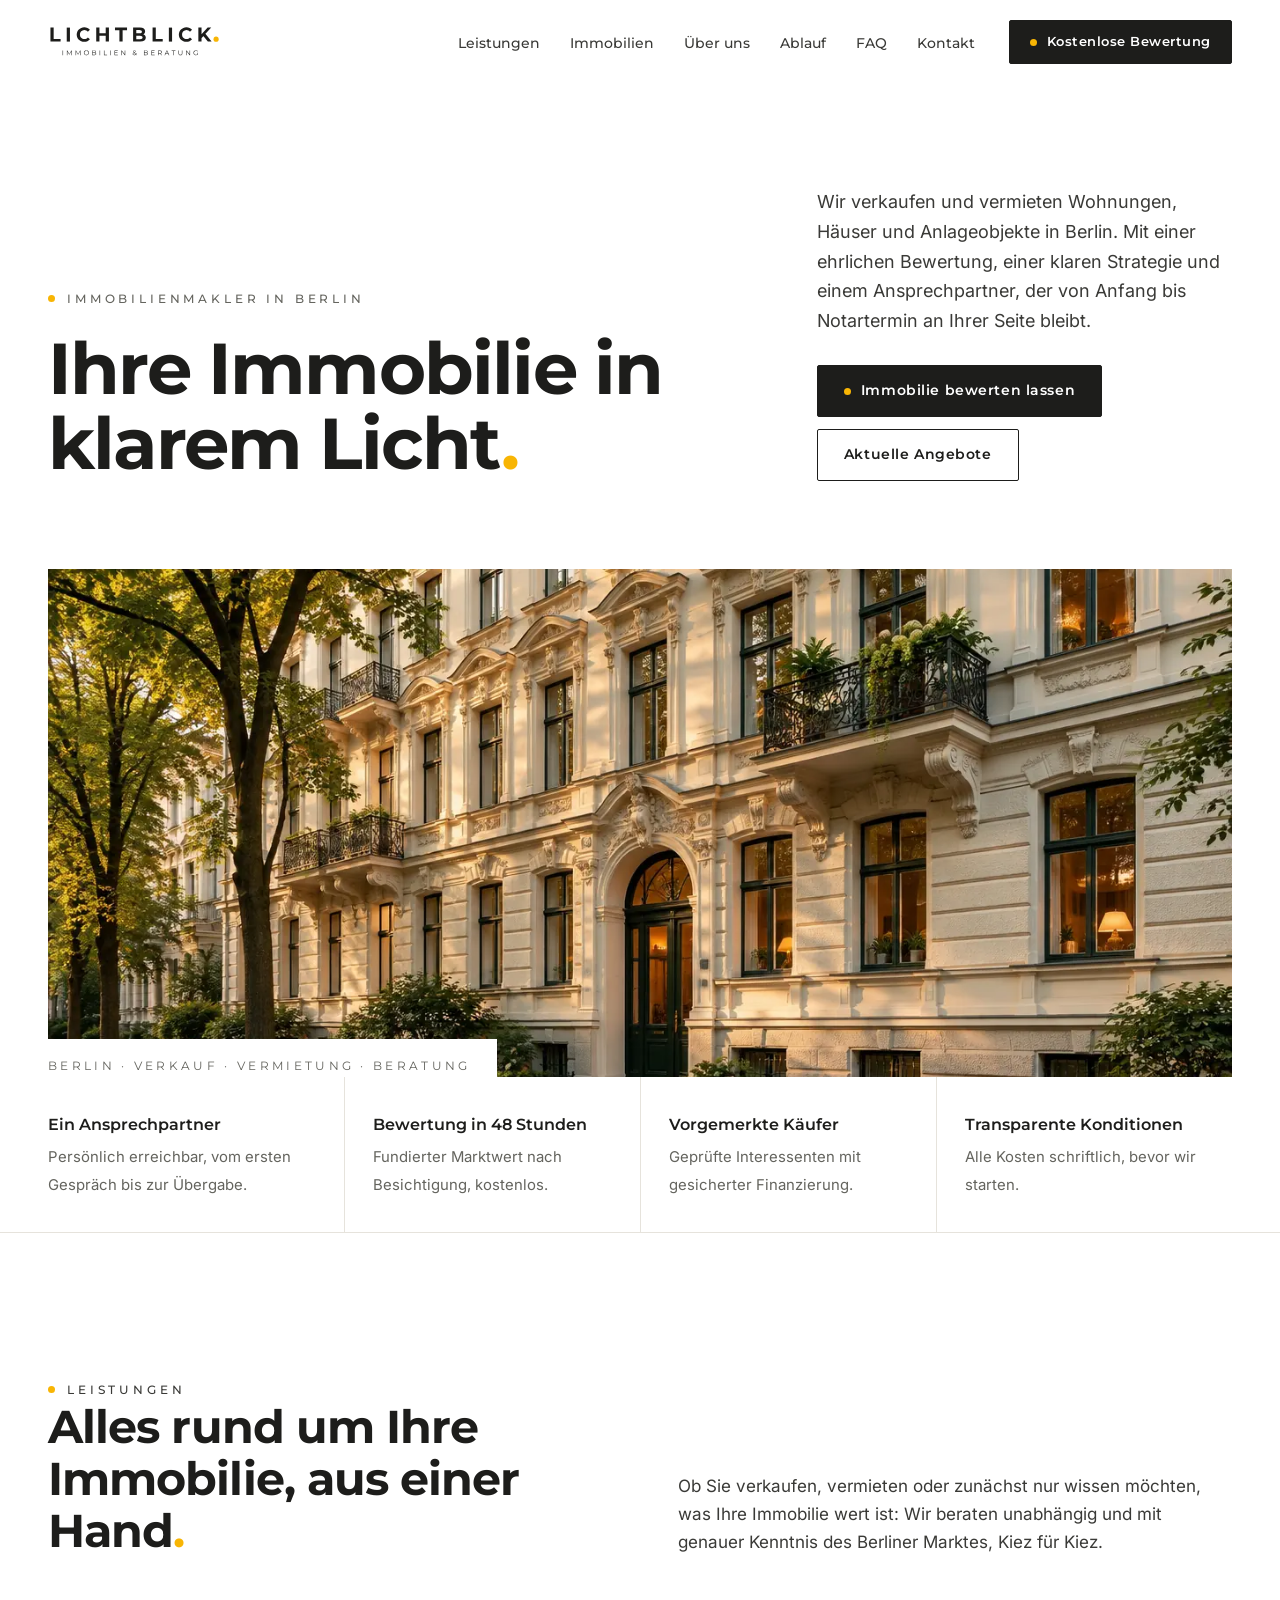
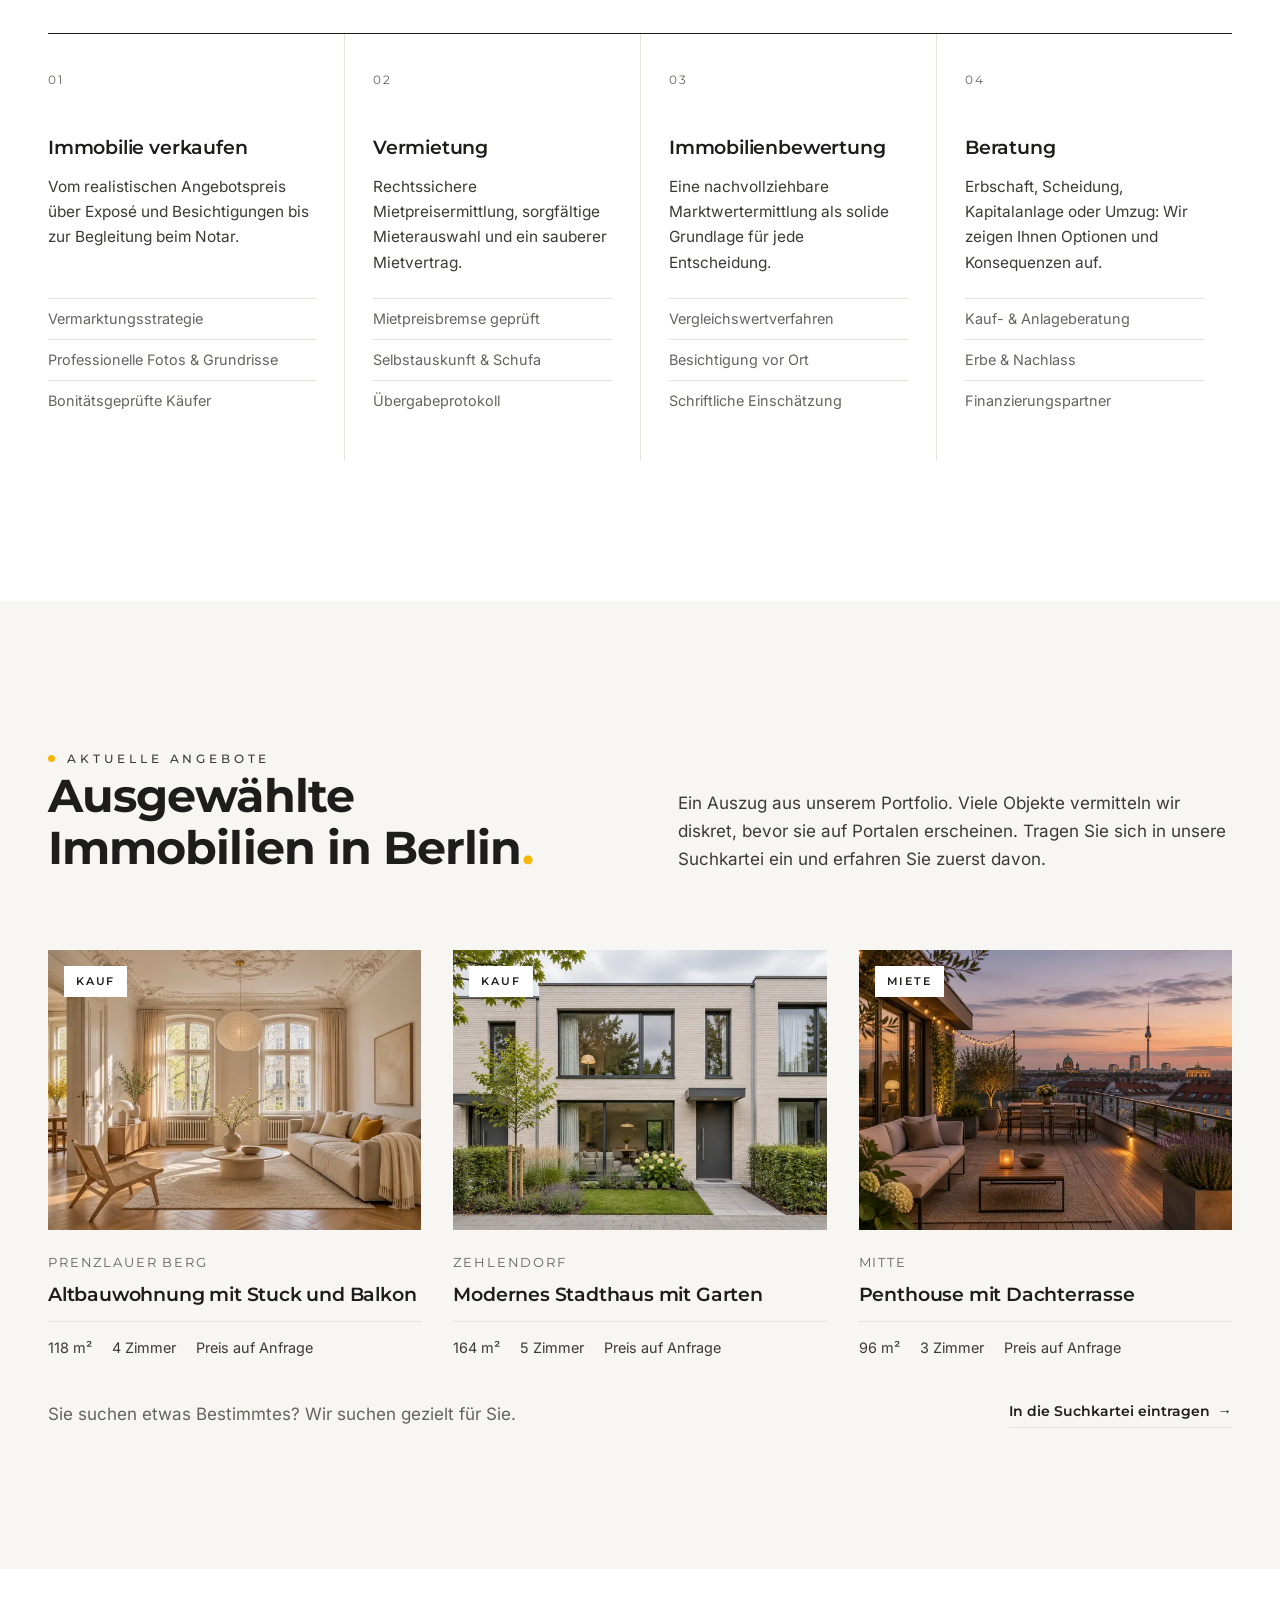
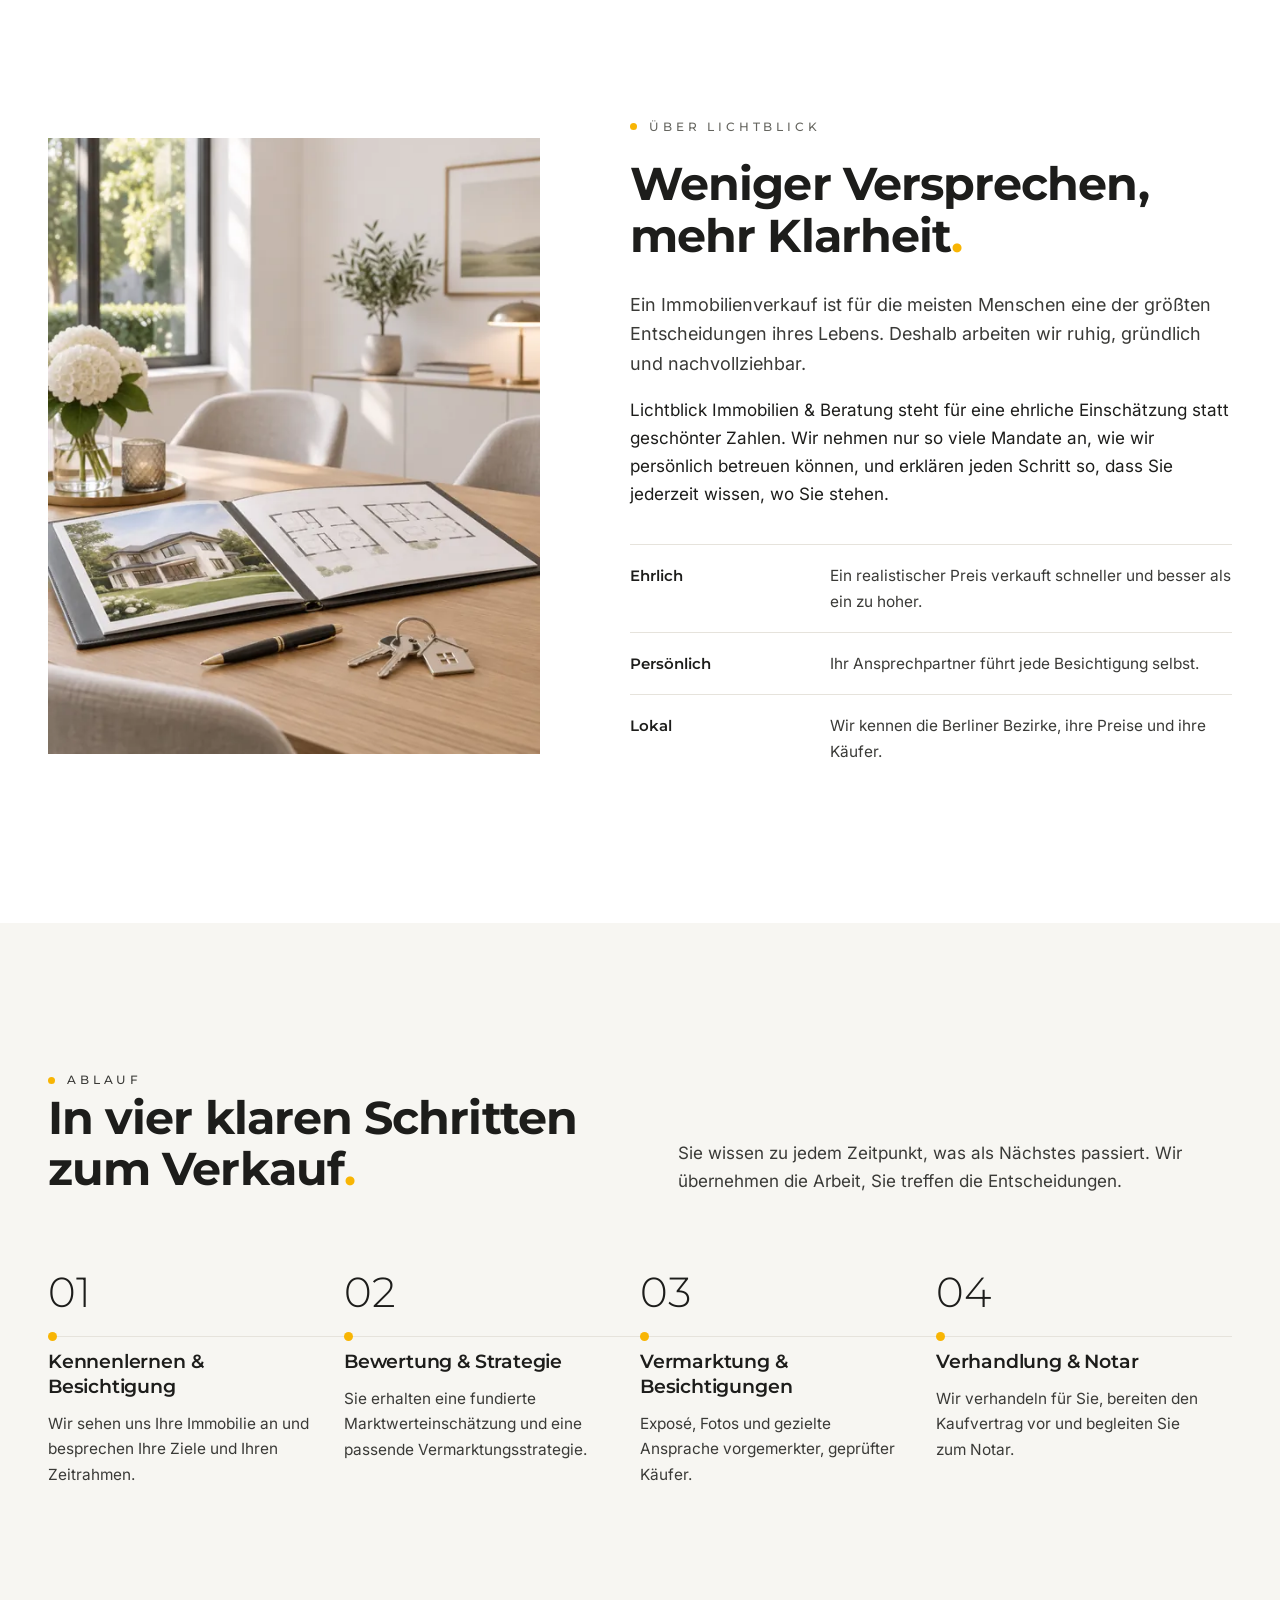
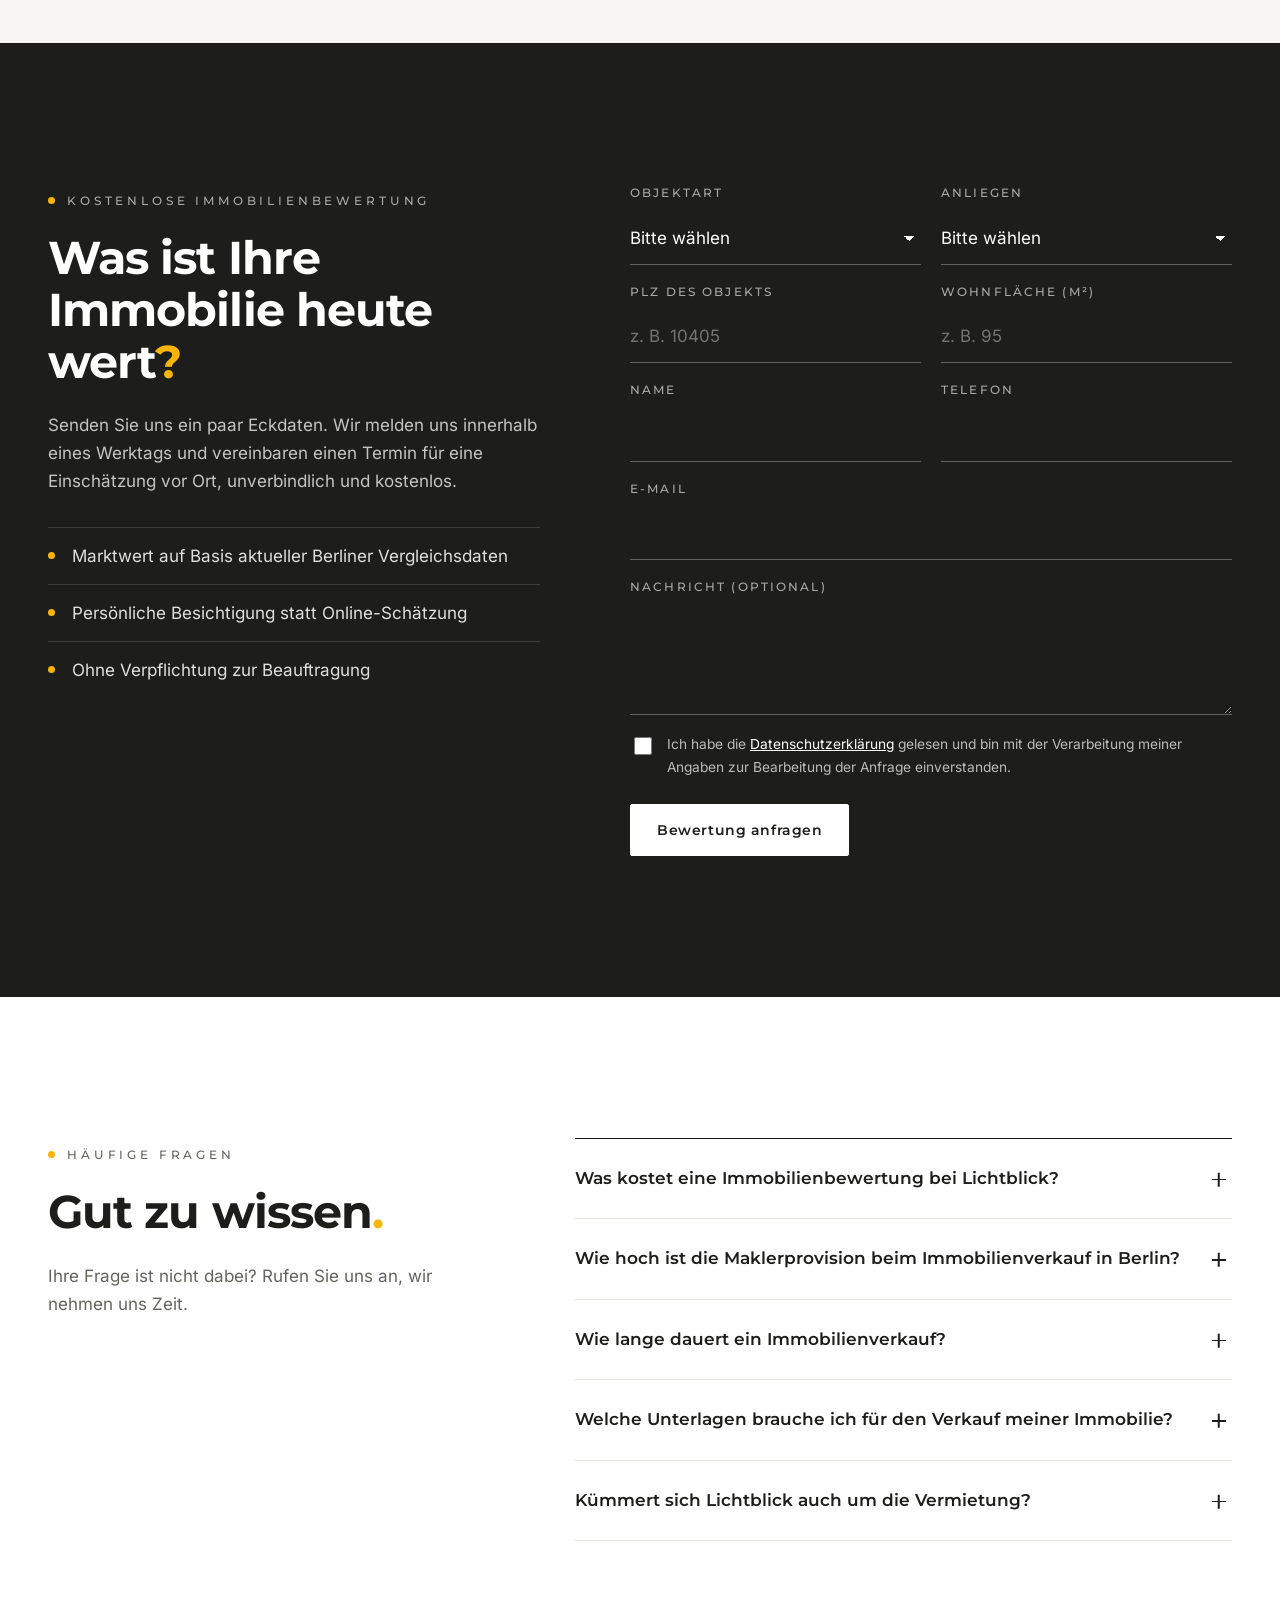
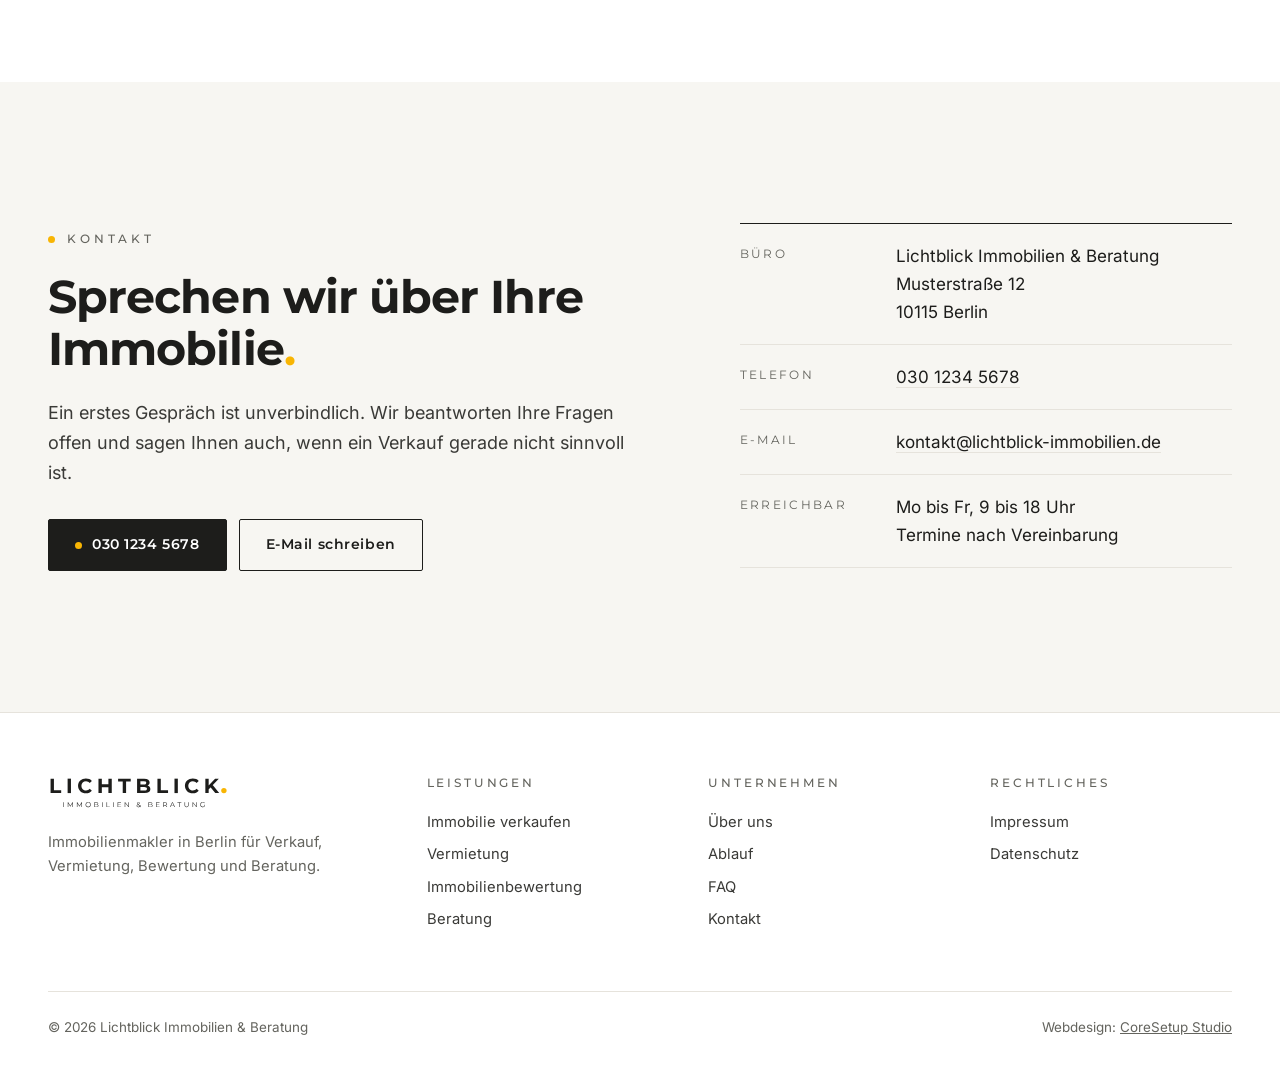
==== commit 994edcb4: "Bilder als optimierte WebP-Varianten ergänzt, Alt-Texte präzisiert Co-Authored-By: Claude Opus 5.5 <" ====
--- a/index.html
+++ b/index.html
@@ -180,7 +180,7 @@
                srcset="assets/img/hero-800.webp 800w, assets/img/hero-1344.webp 1344w"
                sizes="(max-width: 1296px) 100vw, 1200px"
                width="1344" height="752"
-               alt="Restaurierte Berliner Altbaufassade mit Stuck im warmen Abendlicht"
+               alt="Restaurierte Berliner Altbaufassade mit Stuck und Balkonen im warmen Abendlicht"
                fetchpriority="high" decoding="async">
           <figcaption class="hero-caption">Berlin &middot; Verkauf &middot; Vermietung &middot; Beratung</figcaption>
         </figure>
@@ -301,7 +301,7 @@
                    srcset="assets/img/penthouse-640.webp 640w, assets/img/penthouse-1168.webp 1168w"
                    sizes="(max-width: 640px) 100vw, (max-width: 920px) 50vw, 400px"
                    width="1168" height="880" loading="lazy" decoding="async"
-                   alt="Dachterrasse eines Penthouses mit Blick über die Dächer von Berlin-Mitte in der Abenddämmerung">
+                   alt="Penthouse-Dachterrasse in Berlin-Mitte mit Blick auf Fernsehturm und Berliner Dom in der Abenddämmerung">
               <span class="badge">Miete</span>
             </div>
             <div class="listing-body">
@@ -327,7 +327,7 @@
                srcset="assets/img/beratung-560.webp 560w, assets/img/beratung-896.webp 896w"
                sizes="(max-width: 920px) 100vw, 520px"
                width="896" height="1120" loading="lazy" decoding="async"
-               alt="Besprechungstisch mit Grundrissen und Hausschlüsseln im Büro von Lichtblick Immobilien">
+               alt="Exposé mit Grundrissen und Hausschlüssel auf dem Besprechungstisch von Lichtblick Immobilien">
         </figure>
         <div class="about-text reveal">
           <p class="eyebrow">Über Lichtblick</p>
